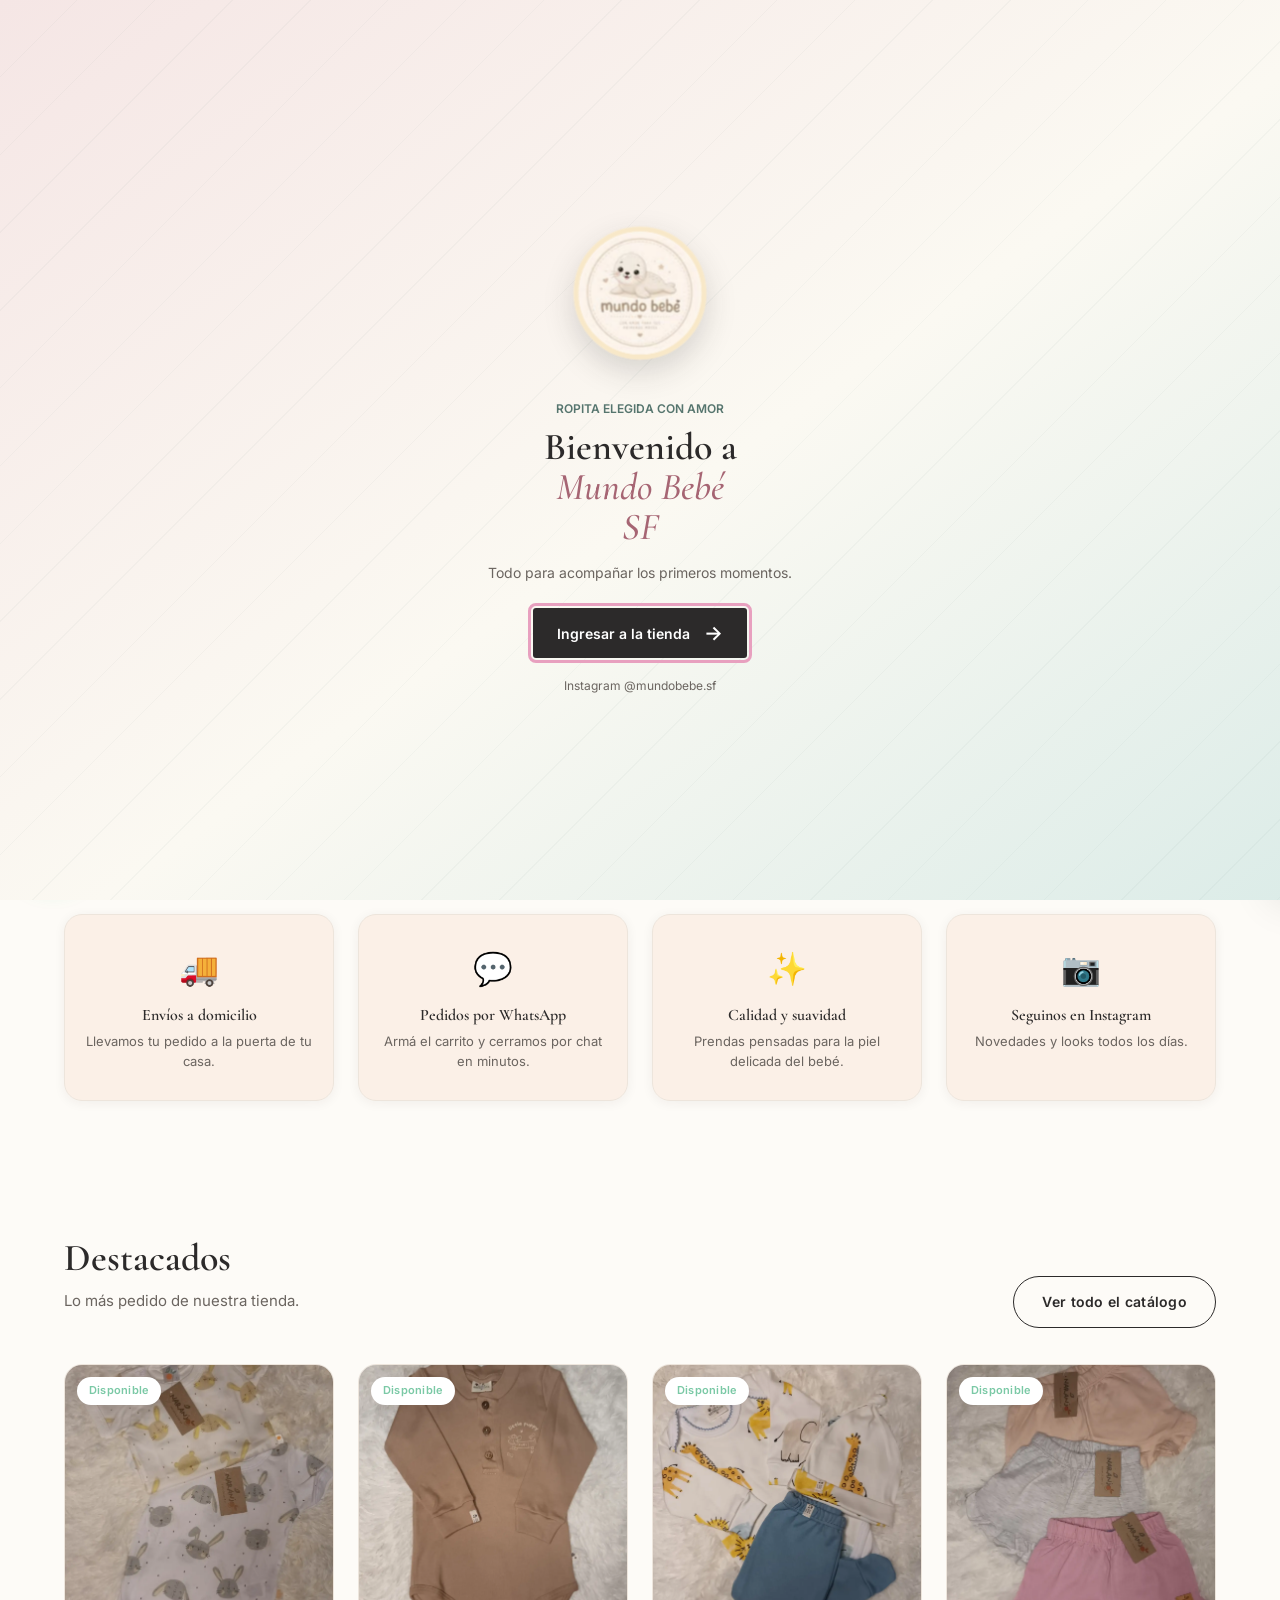
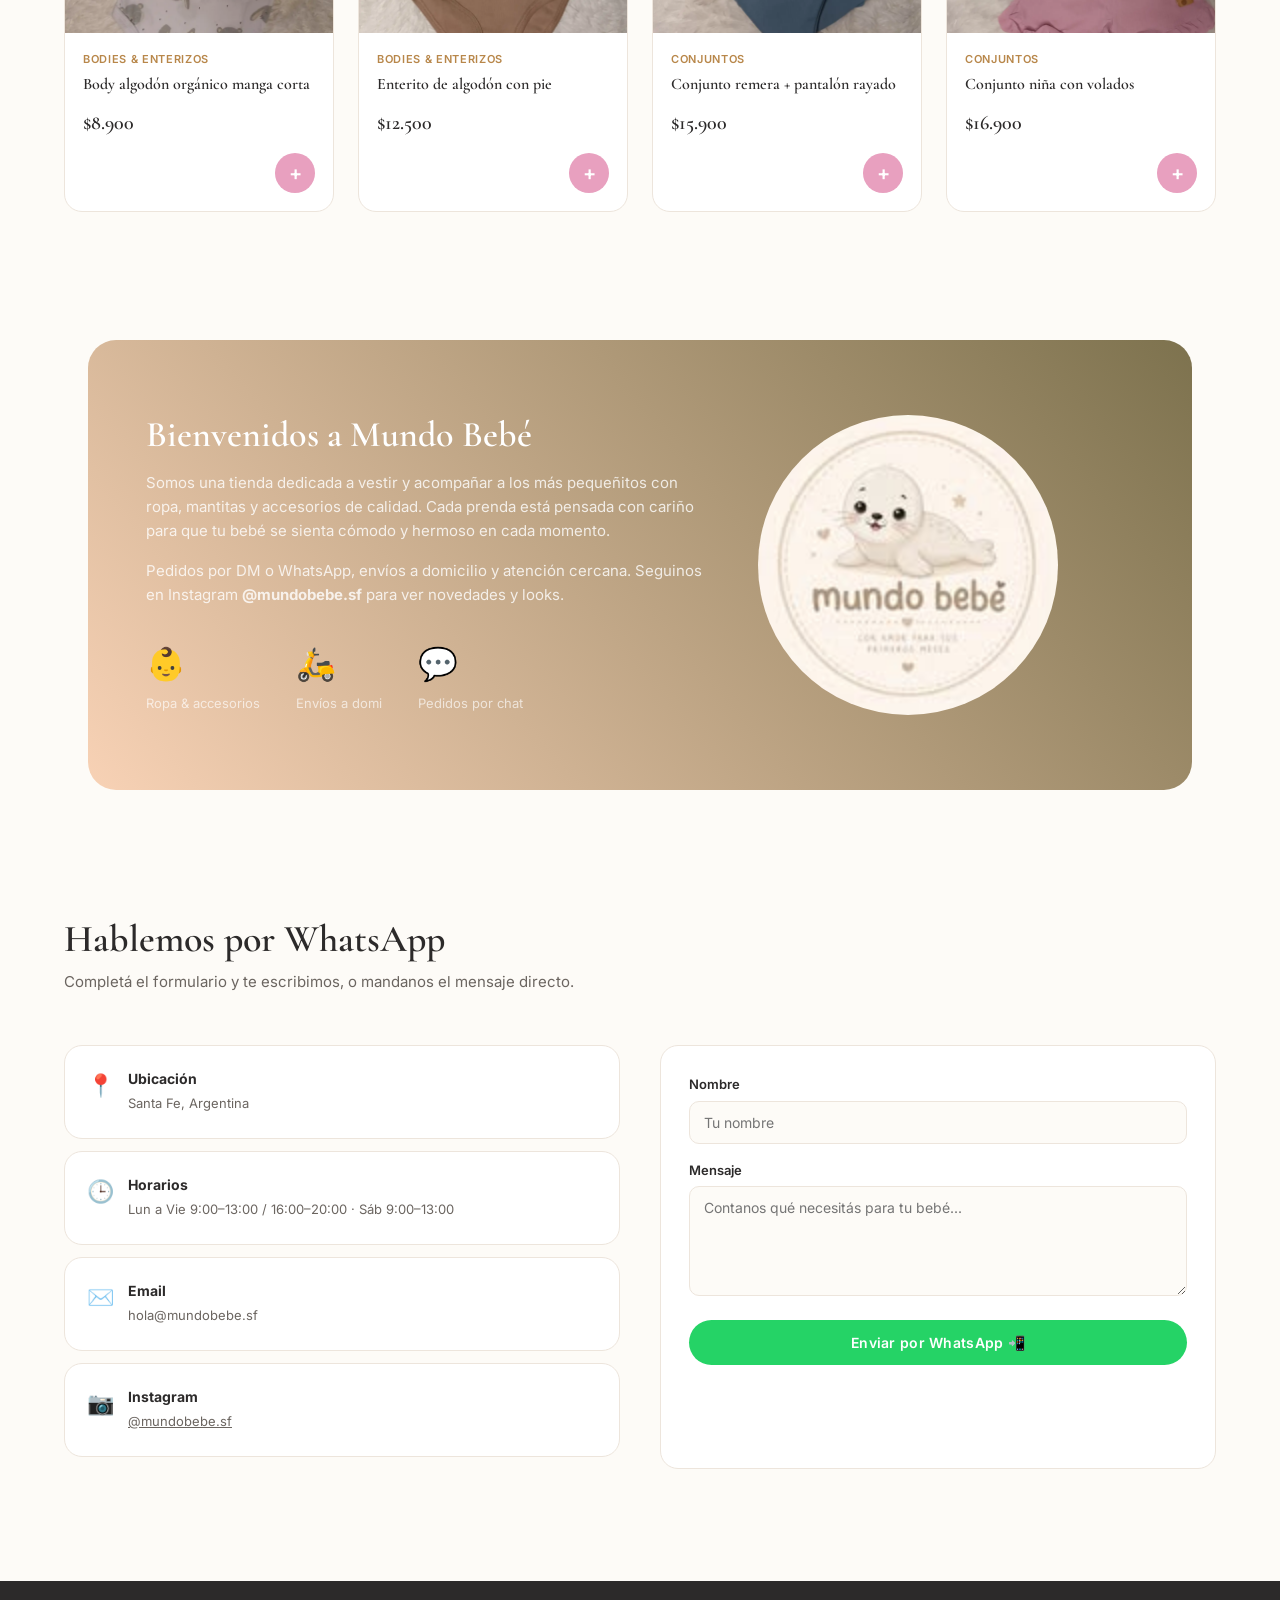
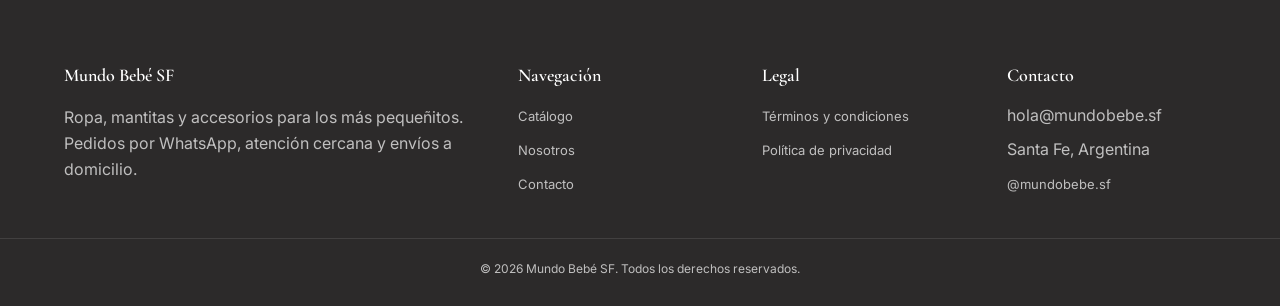
==== index.html @ 275ac93e "first commit" ====
<!DOCTYPE html>
<html lang="es">
<head>
  <meta charset="UTF-8">
  <meta name="viewport" content="width=device-width, initial-scale=1.0">
  <title>Mundo Bebé SF — Ropa y accesorios para los más pequeñitos</title>
  <meta name="description" content="Tienda de ropa, mantitas y accesorios para bebé en Santa Fe. Pedidos por WhatsApp. Envíos a domicilio. Calidad y amor en cada prenda.">
  <meta name="keywords" content="ropa bebé, tienda bebé Santa Fe, bodies, pijamas bebé, mantitas, accesorios bebé, Mundo Bebé SF">
  <meta name="author" content="Mundo Bebé SF">
  <meta name="robots" content="index, follow">
  <link rel="canonical" href="https://mundobebe.sf/">
  <!-- Open Graph -->
  <meta property="og:type" content="website">
  <meta property="og:title" content="Mundo Bebé SF — Todo para los más pequeñitos">
  <meta property="og:description" content="Ropa, mantitas y accesorios para bebé. Pedidos por WhatsApp. Envíos a domicilio.">
  <meta property="og:url" content="https://mundobebe.sf/">
  <meta property="og:locale" content="es_AR">
  <!-- Twitter -->
  <meta name="twitter:card" content="summary_large_image">
  <meta name="twitter:title" content="Mundo Bebé SF">
  <meta name="twitter:description" content="Ropa y accesorios para bebé en Santa Fe. Pedidos por WhatsApp.">
  <link rel="stylesheet" href="./css/style.css">
  <link rel="icon" href="data:image/svg+xml,<svg xmlns='http://www.w3.org/2000/svg' viewBox='0 0 100 100'><text y='.9em' font-size='90'>👶</text></svg>">
</head>
<body>

<div class="entry-screen" id="entry-screen" role="dialog" aria-modal="true" aria-labelledby="entry-title">
  <div class="entry-screen-content">
    <div class="entry-coin-stage" aria-hidden="true">
      <div class="entry-coin">
        <span class="entry-coin-edge"></span>
        <img class="entry-coin-face front" src="assets/instagram/logo.jpg" alt="">
        <img class="entry-coin-face back" src="assets/instagram/logo.jpg" alt="">
      </div>
    </div>
    <p class="entry-eyebrow">Ropita elegida con amor</p>
    <h1 id="entry-title">Bienvenido a <em>Mundo Bebé SF</em></h1>
    <p class="entry-description">Todo para acompañar los primeros momentos.</p>
    <button class="entry-button" id="entry-enter" type="button">Ingresar a la tienda <span aria-hidden="true">→</span></button>
    <a class="entry-instagram" href="https://www.instagram.com/mundobebe.sf/" target="_blank" rel="noopener">Instagram @mundobebe.sf</a>
  </div>
</div>

<div class="topbar">
  <div class="container">
    <span id="topbar-hours">Cargando horarios…</span>
    <a href="https://www.instagram.com/mundobebe.sf/" target="_blank" rel="noopener">Instagram @mundobebe.sf</a>
  </div>
</div>

<header class="site-header">
  <nav class="nav container">
    <a href="index.html" class="brand">
      <span class="brand-mark"><img src="assets/instagram/logo.jpg" alt="Logo de Mundo Bebé SF"></span>
      <span class="brand-name" id="brand-name">Mundo Bebé SF</span>
    </a>
    <ul class="nav-links" id="nav-links">
      <li><a href="index.html" class="active">Inicio</a></li>
      <li><a href="pages/catalogo.html">Catálogo</a></li>
      <li><a href="#nosotros">Nosotros</a></li>
      <li><a href="#contacto">Contacto</a></li>
    </ul>
    <div class="nav-actions">
      <button class="icon-btn" id="cart-open-btn" aria-label="Abrir carrito">
        🛒<span class="cart-badge" id="cart-badge">0</span>
      </button>
      <button class="menu-toggle" id="menu-toggle" aria-label="Abrir menú">☰</button>
    </div>
  </nav>
</header>

<!-- HERO estilo Bell-Vita: elegante, limpio, premium -->
<section class="hero" id="inicio">
  <div class="container">
    <div>
      <span class="hero-eyebrow">Envíos a domicilio · Santa Fe</span>
      <h1>Todo para <em>los más pequeñitos</em>, con amor y estilo</h1>
      <p class="lead">Ropa, mantitas y accesorios pensados para acompañar cada etapa de tu bebé. Armá tu pedido acá y lo cerramos por WhatsApp en minutos.</p>
      <div class="hero-ctas">
        <a href="pages/catalogo.html" class="btn btn-primary">Ver catálogo</a>
        <a href="#contacto" class="btn btn-secondary">Contactanos</a>
      </div>
    </div>
    <div class="hero-art">
      <div class="hero-carousel" id="hero-carousel" role="region" aria-roledescription="carrusel" aria-label="Productos destacados">
        <div class="hero-carousel-stage" id="hero-carousel-stage"></div>
        <div class="hero-carousel-controls">
          <!-- <button type="button" class="hero-carousel-arrow" id="hero-prev" aria-label="Producto anterior">‹</button> -->
          <!-- <div class="hero-carousel-dots" id="hero-carousel-dots"></div> -->
          <!-- <button type="button" class="hero-carousel-arrow" id="hero-next" aria-label="Producto siguiente">›</button> -->
          <button type="button" class="hero-carousel-toggle" id="hero-toggle" aria-label="Pausar carrusel">Ⅱ</button>
        </div>
      </div>
    </div>
  </div>
  <div class="hero-scroll">Scroll</div>
</section>

<!-- Features -->
<section class="section" style="padding-top:0;padding-bottom:24px">
  <div class="container">
    <div class="features">
      <div class="feature-card reveal">
        <div class="ic">🚚</div>
        <h3>Envíos a domicilio</h3>
        <p>Llevamos tu pedido a la puerta de tu casa.</p>
      </div>
      <div class="feature-card reveal">
        <div class="ic">💬</div>
        <h3>Pedidos por WhatsApp</h3>
        <p>Armá el carrito y cerramos por chat en minutos.</p>
      </div>
      <div class="feature-card reveal">
        <div class="ic">✨</div>
        <h3>Calidad y suavidad</h3>
        <p>Prendas pensadas para la piel delicada del bebé.</p>
      </div>
      <div class="feature-card reveal">
        <div class="ic">📷</div>
        <h3>Seguinos en Instagram</h3>
        <p>Novedades y looks todos los días.</p>
      </div>
    </div>
  </div>
</section>

<!-- Destacados -->
<section class="section" id="destacados">
  <div class="container">
    <div class="section-head reveal">
      <div>
        <h2>Destacados</h2>
        <p>Lo más pedido de nuestra tienda.</p>
      </div>
      <a href="pages/catalogo.html" class="btn btn-secondary">Ver todo el catálogo</a>
    </div>
    <div class="grid" id="featured-grid">
      <!-- inyectado por JS -->
    </div>
  </div>
</section>

<!-- Nosotros -->
<section class="section" id="nosotros">
  <div class="container">
    <div class="about reveal">
      <div class="about-inner">
        <div>
          <h2>Bienvenidos a Mundo Bebé</h2>
          <p>Somos una tienda dedicada a vestir y acompañar a los más pequeñitos con ropa, mantitas y accesorios de calidad. Cada prenda está pensada con cariño para que tu bebé se sienta cómodo y hermoso en cada momento.</p>
          <p>Pedidos por DM o WhatsApp, envíos a domicilio y atención cercana. Seguinos en Instagram <strong>@mundobebe.sf</strong> para ver novedades y looks.</p>
          <div class="stat-row">
            <div class="stat"><b>👶</b><span>Ropa &amp; accesorios</span></div>
            <div class="stat"><b>🛵</b><span>Envíos a domi</span></div>
            <div class="stat"><b>💬</b><span>Pedidos por chat</span></div>
          </div>
        </div>
        <div class="about-art"><img src="assets/instagram/logo.jpg" class="img-about" alt="Logo about de Mundo Bebé SF"></div>
      </div>
    </div>
  </div>
</section>

<!-- Contacto -->
<section class="section" id="contacto">
  <div class="container">
    <div class="section-head reveal">
      <div>
        <h2>Hablemos por WhatsApp</h2>
        <p>Completá el formulario y te escribimos, o mandanos el mensaje directo.</p>
      </div>
    </div>
    <div class="contact-grid reveal">
      <div>
        <div class="info-card">
          <span class="ic">📍</span>
          <div><b>Ubicación</b><span id="contact-address">—</span></div>
        </div>
        <div class="info-card">
          <span class="ic">🕒</span>
          <div><b>Horarios</b><span id="contact-hours">—</span></div>
        </div>
        <div class="info-card">
          <span class="ic">✉️</span>
          <div><b>Email</b><span id="contact-email">—</span></div>
        </div>
        <div class="info-card">
          <span class="ic">📷</span>
          <div><b>Instagram</b><span><a id="contact-ig" href="https://www.instagram.com/mundobebe.sf/" target="_blank" rel="noopener">@mundobebe.sf</a></span></div>
        </div>
      </div>
      <form class="form-card" id="contact-form">
        <div class="field">
          <label for="cf-name">Nombre</label>
          <input type="text" id="cf-name" required placeholder="Tu nombre">
        </div>
        <div class="field">
          <label for="cf-msg">Mensaje</label>
          <textarea id="cf-msg" required placeholder="Contanos qué necesitás para tu bebé..."></textarea>
        </div>
        <button type="submit" class="btn btn-whatsapp btn-block">Enviar por WhatsApp 📲</button>
      </form>
    </div>
  </div>
</section>

<footer>
  <div class="container footer-grid">
    <div>
      <h4 id="footer-brand">Mundo Bebé SF</h4>
      <p>Ropa, mantitas y accesorios para los más pequeñitos. Pedidos por WhatsApp, atención cercana y envíos a domicilio.</p>
    </div>
    <div>
      <h4>Navegación</h4>
      <ul>
        <li><a href="pages/catalogo.html">Catálogo</a></li>
        <li><a href="#nosotros">Nosotros</a></li>
        <li><a href="#contacto">Contacto</a></li>
      </ul>
    </div>
    <div>
      <h4>Legal</h4>
      <ul>
        <li><a href="pages/terminos.html">Términos y condiciones</a></li>
        <li><a href="pages/privacidad.html">Política de privacidad</a></li>
      </ul>
    </div>
    <div>
      <h4>Contacto</h4>
      <ul>
        <li id="footer-email">—</li>
        <li id="footer-address">—</li>
        <li><a href="https://www.instagram.com/mundobebe.sf/" target="_blank" rel="noopener">@mundobebe.sf</a></li>
      </ul>
    </div>
  </div>
  <div class="footer-bottom">© <span id="year"></span> Mundo Bebé SF. Todos los derechos reservados.</div>
</footer>

<button class="fab-whatsapp" id="fab-whatsapp" aria-label="Escribinos por WhatsApp">📲</button>
<!-- <button class="fab-cart" id="fab-cart" aria-label="Abrir carrito">
  🛒<span class="cart-badge" id="cart-badge-2">0</span>
</button> -->

<div class="overlay" id="overlay"></div>
<aside class="drawer" id="cart-drawer" aria-label="Carrito de compras">
  <div class="drawer-head">
    <h3>Tu carrito</h3>
    <button class="drawer-close" id="drawer-close" aria-label="Cerrar carrito">✕</button>
  </div>
  <div class="drawer-items" id="drawer-items"></div>
  <div class="drawer-foot">
    <div class="drawer-total"><span>Total</span><span id="drawer-total">$0</span></div>
    <button class="btn btn-whatsapp btn-block" id="checkout-btn">Pedir por WhatsApp 📲</button>
  </div>
</aside>

<div class="toast" id="toast"></div>

<script src="./js/config.js"></script>
<script src="./js/store.js"></script>
<script src="./js/main.js?v=5"></script>
</body>
</html>
---- css/style.css ----
@import url("https://fonts.googleapis.com/css2?family=Cormorant+Garamond:ital,wght@0,400;0,500;0,600;0,700;1,400&family=Inter:wght@400;500;600;700&display=swap");

:root {
  /* Soft baby palette inspired by elegant pastels */
  --blush: #f8e8ee;
  --blush-deep: #e8a0bf;
  --sky: #e8f4f8;
  --sky-deep: #7eb8c9;
  --mint: #e8f5f0;
  --mint-deep: #7bc9a6;
  --cream: #fdfbf7;
  --cream-2: #f7f0e8;
  --ink: #2c2a2a;
  --ink-soft: #6b6560;
  --line: #ede5dc;
  --white: #ffffff;
  --gold: #d4a574;
  --gold-dark: #b8874a;
  --accent: #c97b9a;

  --radius-sm: 10px;
  --radius-md: 18px;
  --radius-lg: 28px;
  --shadow-sm: 0 2px 12px rgba(44, 42, 42, 0.06);
  --shadow-md: 0 16px 40px rgba(44, 42, 42, 0.1);
  --ease: cubic-bezier(0.22, 1, 0.36, 1);
}

* {
  box-sizing: border-box;
}
html {
  scroll-behavior: smooth;
}

@media (prefers-reduced-motion: reduce) {
  html {
    scroll-behavior: auto;
  }
  *,
  *::before,
  *::after {
    animation-duration: 0.001ms !important;
    transition-duration: 0.001ms !important;
  }
}

body {
  margin: 0;
  font-family: "Inter", sans-serif;
  background: var(--cream);
  color: var(--ink);
  line-height: 1.6;
  -webkit-font-smoothing: antialiased;
}
body.entry-open {
  overflow: hidden;
}
.entry-screen {
  position: fixed;
  z-index: 200;
  inset: 0;
  display: grid;
  min-height: 100vh;
  min-height: 100dvh;
  place-items: center;
  overflow: hidden;
  background:
    repeating-linear-gradient(135deg, transparent 0 54px, rgba(86, 117, 110, 0.045) 54px 55px),
    linear-gradient(145deg, #f5e6e5 0%, #fbf9f2 54%, #dcece8 100%);
  opacity: 1;
  visibility: visible;
  transition: opacity 0.55s ease, visibility 0.55s ease;
}
.entry-screen[hidden] {
  display: none;
}
.entry-screen.is-leaving {
  opacity: 0;
  visibility: hidden;
  pointer-events: none;
}
.entry-screen-content {
  display: flex;
  width: min(100% - 40px, 460px);
  flex-direction: column;
  align-items: center;
  padding: 44px 30px 38px;
  text-align: center;
  animation: entry-rise 0.75s var(--ease) both;
}
.entry-coin-stage {
  display: grid;
  width: 164px;
  height: 164px;
  margin-bottom: 24px;
  place-items: center;
  perspective: 900px;
}
.entry-coin {
  position: relative;
  width: 132px;
  height: 132px;
  transform-style: preserve-3d;
  animation: entry-coin-spin 3.2s linear infinite;
}
.entry-coin-face {
  position: absolute;
  inset: 0;
  width: 100%;
  height: 100%;
  border: 5px solid #f8e8c8;
  border-radius: 50%;
  backface-visibility: hidden;
  box-shadow: 0 12px 32px rgba(44, 42, 42, 0.18);
  object-fit: cover;
}
.entry-coin-face.front {
  transform: translateZ(6px);
}
.entry-coin-face.back {
  transform: rotateY(180deg) translateZ(6px);
}
.entry-coin-edge {
  position: absolute;
  inset: 0 auto 0 50%;
  width: 12px;
  border: 1px solid #b77f38;
  border-radius: 50%;
  background: repeating-linear-gradient(0deg, #c28c43 0 3px, #f3d18e 3px 6px);
  box-shadow: 0 8px 18px rgba(44, 42, 42, 0.16);
  transform: translateX(-50%) rotateY(90deg);
}
.entry-eyebrow {
  margin: 0 0 10px;
  color: #56756e;
  font-size: 12px;
  font-weight: 600;
  text-transform: uppercase;
}
.entry-screen h1 {
  max-width: 11ch;
  color: var(--ink);
  font-size: 38px;
  line-height: 1.05;
}
.entry-screen h1 em {
  color: #a66573;
  font-weight: 500;
}
.entry-description {
  margin: 14px 0 24px;
  color: var(--ink-soft);
  font-size: 14px;
}
.entry-button {
  display: inline-flex;
  min-height: 50px;
  align-items: center;
  justify-content: center;
  gap: 14px;
  padding: 0 24px;
  border: 0;
  border-radius: 3px;
  background: var(--ink);
  color: white;
  font-size: 14px;
  font-weight: 600;
  transition: transform 0.2s ease, background 0.2s ease;
}
.entry-button:hover {
  transform: translateY(-2px);
  background: #514b46;
}
.entry-button span {
  font-size: 20px;
  line-height: 1;
}
.entry-instagram {
  margin-top: 18px;
  color: var(--ink-soft);
  font-size: 12px;
  text-decoration: none;
}
.entry-instagram:hover {
  text-decoration: underline;
}
@keyframes entry-coin-spin {
  from { transform: rotateY(0deg); }
  to { transform: rotateY(360deg); }
}
@keyframes entry-rise {
  from { opacity: 0; transform: translateY(14px); }
  to { opacity: 1; transform: translateY(0); }
}
@media (max-width: 480px) {
  .entry-screen-content {
    padding: 30px 22px;
  }
  .entry-coin-stage {
    width: 144px;
    height: 144px;
  }
  .entry-coin {
    width: 116px;
    height: 116px;
  }
  .entry-screen h1 {
    font-size: 34px;
  }
}

h1,
h2,
h3,
.display {
  font-family: "Cormorant Garamond", serif;
  color: var(--ink);
  line-height: 1.15;
  margin: 0;
  font-weight: 600;
}

a {
  color: inherit;
}
img {
  max-width: 100%;
  display: block;
}
button {
  font-family: inherit;
  cursor: pointer;
}

.container {
  width: 100%;
  max-width: 1200px;
  margin: 0 auto;
  padding: 0 24px;
}

a:focus-visible,
button:focus-visible,
input:focus-visible,
textarea:focus-visible {
  outline: 3px solid var(--blush-deep);
  outline-offset: 2px;
}

/* ---------- Top bar ---------- */
.topbar {
  background: var(--ink);
  color: var(--cream-2);
  font-size: 13px;
  letter-spacing: 0.02em;
}
.topbar .container {
  display: flex;
  justify-content: space-between;
  align-items: center;
  padding-top: 8px;
  padding-bottom: 8px;
  gap: 12px;
  flex-wrap: wrap;
}
.topbar a {
  text-decoration: none;
  opacity: 0.9;
}
.topbar a:hover {
  opacity: 1;
  text-decoration: underline;
}

/* ---------- Header ---------- */
header.site-header {
  position: sticky;
  top: 0;
  z-index: 40;
  background: rgba(253, 251, 247, 0.92);
  backdrop-filter: blur(12px);
  border-bottom: 1px solid var(--line);
}
.nav {
  display: flex;
  align-items: center;
  justify-content: space-between;
  padding: 16px 0;
}
.brand {
  display: flex;
  align-items: center;
  gap: 12px;
  text-decoration: none;
}
.brand-mark {
  width: 44px;
  height: 44px;
  border-radius: 50%;
  background: linear-gradient(135deg, var(--blush-deep), var(--sky-deep));
  display: flex;
  align-items: center;
  justify-content: center;
  font-size: 22px;
  flex-shrink: 0;
  box-shadow: var(--shadow-sm);
  overflow: hidden;
}
.brand-mark img {
  display: block;
  width: 100%;
  height: 100%;
  border-radius: 50%;
  object-fit: cover;
}
.brand-name {
  font-family: "Cormorant Garamond", serif;
  font-weight: 600;
  font-size: 22px;
  color: var(--ink);
  letter-spacing: -0.01em;
}

.nav-links {
  display: flex;
  gap: 32px;
  list-style: none;
  margin: 0;
  padding: 0;
}
.nav-links a {
  text-decoration: none;
  font-weight: 500;
  font-size: 14px;
  color: var(--ink);
  position: relative;
  padding-bottom: 4px;
  letter-spacing: 0.01em;
}
.nav-links a::after {
  content: "";
  position: absolute;
  left: 0;
  bottom: 0;
  height: 1.5px;
  width: 0;
  background: var(--blush-deep);
  transition: width 0.35s var(--ease);
}
.nav-links a:hover::after,
.nav-links a.active::after {
  width: 100%;
}

.nav-actions {
  display: flex;
  align-items: center;
  gap: 14px;
}
.icon-btn {
  border: none;
  background: var(--white);
  width: 44px;
  height: 44px;
  border-radius: 50%;
  display: flex;
  align-items: center;
  justify-content: center;
  font-size: 18px;
  box-shadow: var(--shadow-sm);
  position: relative;
  transition: transform 0.25s var(--ease);
}
.icon-btn:hover {
  transform: translateY(-2px);
}
.cart-badge {
  position: absolute;
  top: -4px;
  right: -4px;
  background: var(--accent);
  color: white;
  font-size: 11px;
  font-weight: 700;
  width: 18px;
  height: 18px;
  border-radius: 50%;
  display: flex;
  align-items: center;
  justify-content: center;
  transform: scale(0);
  transition: transform 0.25s var(--ease);
}
.cart-badge.show {
  transform: scale(1);
}

.menu-toggle {
  display: none;
  background: none;
  border: none;
  font-size: 26px;
  color: var(--ink);
}

/* ---------- Hero (Bell-Vita inspired) ---------- */
.hero {
  padding: 80px 0 90px;
  overflow: hidden;
  position: relative;
  background: linear-gradient(
    160deg,
    var(--blush-deep) 0%,
    var(--sky-deep) 100%
  );
}
.hero .container {
  display: grid;
  grid-template-columns: 1.15fr 0.85fr;
  gap: 56px;
  align-items: center;
}
.hero-eyebrow {
  display: inline-flex;
  align-items: center;
  gap: 8px;
  background: var(--white);
  border: 1px solid var(--line);
  color: var(--ink-soft);
  font-weight: 500;
  font-size: 12px;
  padding: 7px 16px;
  border-radius: 100px;
  margin-bottom: 20px;
  letter-spacing: 0.04em;
  text-transform: uppercase;
  opacity: 0;
  animation: fadeUp 0.8s var(--ease) forwards;
}
.hero h1 {
  font-size: clamp(38px, 5.5vw, 62px);
  font-weight: 600;
  opacity: 0;
  animation: fadeUp 0.8s var(--ease) 0.08s forwards;
}
.hero h1 em {
  font-style: italic;
  color: var(--blush-deep);
  font-weight: 500;
}
.hero p.lead {
  margin-top: 20px;
  font-size: 17px;
  color: var(--ink-soft);
  max-width: 42ch;
  opacity: 0;
  animation: fadeUp 0.8s var(--ease) 0.16s forwards;
}
.hero-ctas {
  display: flex;
  gap: 14px;
  margin-top: 32px;
  flex-wrap: wrap;
  opacity: 0;
  animation: fadeUp 0.8s var(--ease) 0.24s forwards;
}

.img-about{
  border-radius: 50%;
  width: 300px;
}
.btn {
  display: inline-flex;
  align-items: center;
  gap: 8px;
  padding: 14px 28px;
  border-radius: 100px;
  font-weight: 600;
  font-size: 14px;
  border: 1.5px solid transparent;
  text-decoration: none;
  transition:
    transform 0.3s var(--ease),
    box-shadow 0.3s var(--ease),
    background 0.25s;
  letter-spacing: 0.02em;
}
.btn-primary {
  background: var(--ink);
  color: white;
  box-shadow: var(--shadow-sm);
}
.btn-primary:hover {
  transform: translateY(-3px);
  box-shadow: var(--shadow-md);
  background: #1a1818;
}
.btn-secondary {
  background: transparent;
  border-color: var(--ink);
  color: var(--ink);
}
.btn-secondary:hover {
  background: var(--ink);
  color: white;
  transform: translateY(-3px);
}
.btn-whatsapp {
  background: #25d366;
  color: white;
  border: none;
}
.btn-whatsapp:hover {
  background: #1da851;
  transform: translateY(-3px);
  box-shadow: var(--shadow-md);
}
.btn-block {
  width: 100%;
  justify-content: center;
}
.btn[disabled] {
  opacity: 0.5;
  cursor: not-allowed;
  transform: none !important;
  box-shadow: none !important;
}

.hero-art {
  position: relative;
  aspect-ratio: 4/5;
  min-height: 360px;
  border-radius: var(--radius-lg);
  overflow: hidden;
  opacity: 0;
  animation: fadeIn 1s var(--ease) 0.2s forwards;
  box-shadow: var(--shadow-md);
}
.hero-carousel,
.hero-carousel-stage,
.hero-slide,
.hero-slide img {
  width: 100%;
  height: 100%;
}
.hero-carousel {
  position: relative;
  display: block;
}
.hero-carousel-stage {
  position: relative;
  overflow: hidden;
}
.hero-slide {
  position: absolute;
  inset: 0;
  display: block;
  color: white;
  opacity: 0;
  pointer-events: none;
  text-decoration: none;
  transition: opacity 0.45s ease;
}
.hero-slide.active {
  opacity: 1;
  pointer-events: auto;
}
.hero-slide img {
  object-fit: cover;
}
.hero-slide-badge,
.hero-slide-caption {
  position: absolute;
  left: 18px;
  right: 18px;
  background: rgba(44, 42, 42, 0.78);
  backdrop-filter: blur(8px);
}
.hero-slide-badge {
  top: 18px;
  left: 18px;
  right: auto;
  padding: 6px 11px;
  border-radius: 4px;
  font-size: 11px;
  text-transform: uppercase;
}
.hero-slide-caption {
  bottom: 70px;
  display: grid;
  gap: 3px;
  padding: 13px 15px;
  border-radius: 5px;
}
.hero-slide-category {
  font-size: 11px;
  opacity: 0.82;
  text-transform: uppercase;
}
.hero-slide-caption strong {
  font-family: "Cormorant Garamond", serif;
  font-size: 23px;
  line-height: 1.15;
}
.hero-slide-description {
  font-size: 13px;
  line-height: 1.4;
}
.hero-carousel-controls {
  position: absolute;
  z-index: 2;
  right: 14px;
  bottom: 14px;
  left: 14px;
  display: flex;
  align-items: center;
  justify-content: space-between;
  gap: 8px;
}
.hero-carousel-arrow,
.hero-carousel-toggle {
  display: grid;
  width: 36px;
  height: 36px;
  flex: 0 0 36px;
  place-items: center;
  border: 1px solid rgba(255, 255, 255, 0.7);
  border-radius: 50%;
  background: rgba(44, 42, 42, 0.74);
  color: white;
  cursor: pointer;
  font-size: 21px;
  line-height: 1;
}
.hero-carousel-toggle {
  font-size: 14px;
}
.hero-carousel-dots {
  display: flex;
  align-items: center;
  justify-content: center;
  gap: 8px;
}
.hero-carousel-dot {
  width: 9px;
  height: 9px;
  flex: 0 0 9px;
  padding: 0;
  border: 1px solid white;
  border-radius: 50%;
  background: transparent;
  cursor: pointer;
}
.hero-carousel-dot.active {
  background: white;
}
.hero::before,
.hero::after {
  content: "";
  position: absolute;
  border-radius: 50%;
  animation: floatSlow 3s ease-in-out infinite;
  background: rgba(255, 255, 255, 0.12);
}
.hero::before {
  width: 200px;
  height: 200px;
  top: -50px;
  right: -50px;
  animation: floatSlow 3s ease-in-out infinite;
}
.hero::after {
  width: 140px;
  height: 140px;
  bottom: -30px;
  left: -20px;
  animation: floatSlow 3s ease-in-out infinite;
}

@keyframes fadeUp {
  from {
    opacity: 0;
    transform: translateY(20px);
  }
  to {
    opacity: 1;
    transform: translateY(0);
  }
}
@keyframes fadeIn {
  from {
    opacity: 0;
  }
  to {
    opacity: 1;
  }
}
@keyframes floatSlow {
  0%,
  100% {
    transform: translateY(0);
  }
  50% {
    transform: translateY(-14px);
  }
}

/* ---------- Category strip ---------- */
.categories {
  padding: 28px 0 48px;
}
.cat-scroll {
  display: flex;
  gap: 12px;
  overflow-x: auto;
  padding-bottom: 6px;
  scrollbar-width: thin;
}
.cat-chip {
  flex: 0 0 auto;
  display: flex;
  align-items: center;
  gap: 8px;
  background: var(--white);
  border: 1.5px solid var(--line);
  border-radius: 100px;
  padding: 10px 20px;
  font-weight: 500;
  font-size: 13px;
  color: var(--ink);
  transition: all 0.3s var(--ease);
  white-space: nowrap;
}
.cat-chip:hover,
.cat-chip.active {
  border-color: var(--blush-deep);
  background: var(--blush-deep);
  color: white;
  transform: translateY(-2px);
  box-shadow: var(--shadow-sm);
}
.cat-chip .emoji {
  font-size: 16px;
}

/* ---------- Section headers ---------- */
.section {
  padding: 64px 0;
}
.section-head {
  display: flex;
  align-items: flex-end;
  justify-content: space-between;
  margin-bottom: 36px;
  gap: 16px;
  flex-wrap: wrap;
}
.section-head h2 {
  font-size: clamp(28px, 3.6vw, 38px);
}
.section-head p {
  color: var(--ink-soft);
  margin-top: 8px;
  font-size: 15px;
}

.reveal {
  opacity: 0;
  transform: translateY(24px);
  transition:
    opacity 0.7s var(--ease),
    transform 0.7s var(--ease);
}
.reveal.in {
  opacity: 1;
  transform: translateY(0);
}

/* ---------- Product grid ---------- */
.catalog-toolbar {
  display: flex;
  align-items: center;
  gap: 16px;
  margin-bottom: 28px;
  flex-wrap: wrap;
}
.catalog-toolbar input[type="search"] {
  flex: 1;
  min-width: 200px;
  border: 1.5px solid var(--line);
  border-radius: 100px;
  padding: 12px 20px;
  font-size: 14px;
  background: var(--white);
  transition:
    border-color 0.2s,
    box-shadow 0.2s;
}
.catalog-toolbar input:focus {
  border-color: var(--blush-deep);
  box-shadow: 0 0 0 4px rgba(232, 160, 191, 0.15);
  outline: none;
}
.product-count {
  font-size: 13px;
  color: var(--ink-soft);
  font-weight: 500;
}

.grid {
  display: grid;
  grid-template-columns: repeat(4, 1fr);
  gap: 24px;
}
@media (max-width: 980px) {
  .grid {
    grid-template-columns: repeat(2, 1fr);
  }
}
@media (max-width: 560px) {
  .grid {
    grid-template-columns: 1fr 1fr;
    gap: 14px;
  }
}

.card {
  background: var(--white);
  border-radius: var(--radius-md);
  overflow: hidden;
  border: 1px solid var(--line);
  transition:
    transform 0.35s var(--ease),
    box-shadow 0.35s var(--ease);
  display: flex;
  flex-direction: column;
}
.card:hover {
  transform: translateY(-6px);
  box-shadow: var(--shadow-md);
}
.card-media {
  position: relative;
  aspect-ratio: 1/1;
  overflow: hidden;
  background: var(--cream-2);
}
.card-media img {
  width: 100%;
  height: 100%;
  object-fit: cover;
  transition: transform 0.55s var(--ease);
}
.card:hover .card-media img {
  transform: scale(1.05);
}
.badge-stock {
  position: absolute;
  top: 12px;
  left: 12px;
  background: white;
  font-size: 11px;
  font-weight: 600;
  padding: 5px 12px;
  border-radius: 100px;
  color: var(--mint-deep);
  box-shadow: var(--shadow-sm);
  letter-spacing: 0.02em;
}
.badge-out {
  background: var(--accent);
  color: white;
}
.badge-sale {
  position: absolute;
  top: 12px;
  right: 12px;
  background: var(--blush-deep);
  color: white;
  font-size: 11px;
  font-weight: 600;
  padding: 5px 12px;
  border-radius: 100px;
}
.card-body {
  padding: 18px;
  display: flex;
  flex-direction: column;
  gap: 6px;
  flex: 1;
}
.card-cat {
  font-size: 11px;
  font-weight: 600;
  text-transform: uppercase;
  letter-spacing: 0.06em;
  color: var(--gold-dark);
}
.card-title {
  font-size: 16px;
  font-weight: 600;
  color: var(--ink);
  font-family: "Cormorant Garamond", serif;
}
.card-desc {
  font-size: 13px;
  color: var(--ink-soft);
  flex: 1;
  line-height: 1.45;
}
.card-footer {
  display: flex;
  align-items: center;
  justify-content: space-between;
  margin-top: 8px;
}
.card-price {
  font-family: "Cormorant Garamond", serif;
  font-weight: 600;
  font-size: 20px;
  color: var(--ink);
}
.card-price .old {
  font-size: 13px;
  color: var(--ink-soft);
  text-decoration: line-through;
  margin-right: 6px;
  font-weight: 400;
}
.add-btn {
  border: none;
  background: var(--blush-deep);
  color: white;
  font-weight: 600;
  width: 40px;
  height: 40px;
  border-radius: 50%;
  font-size: 20px;
  transition:
    transform 0.2s var(--ease),
    background 0.2s;
  display: flex;
  align-items: center;
  justify-content: center;
}
.add-btn:hover {
  background: var(--accent);
  transform: scale(1.08);
}
.add-btn[disabled] {
  background: var(--line);
  color: var(--ink-soft);
}
.add-btn[disabled]:hover {
  transform: none;
}

.load-more-wrap {
  grid-column: 1 / -1;
  text-align: center;
  padding: 20px 0;
}

/* ---------- About ---------- */
.about {
    background: linear-gradient(50deg, #f3ac7985 0%, #7d724e 100%);
    color: white;
    border-radius: var(--radius-lg);
    margin: 0 24px;
    padding: 74px 58px;
}
.about-inner {
  max-width: 1200px;
  margin: 0 auto;
  display: grid;
  grid-template-columns: 1.2fr 0.8fr;
  gap: 48px;
  align-items: center;
}
.about h2 {
  color: white;
  font-size: clamp(28px, 3.5vw, 36px);
}
.about p {
  color: rgba(255, 255, 255, 0.8);
  margin-top: 16px;
  font-size: 15px;
}
.stat-row {
  display: flex;
  gap: 36px;
  margin-top: 32px;
  flex-wrap: wrap;
}
.stat b {
  font-family: "Cormorant Garamond", serif;
  font-size: 32px;
  display: block;
  color: var(--blush-deep);
}
.stat span {
  font-size: 13px;
  color: rgba(255, 255, 255, 0.65);
}
.about-art {
  font-size: 90px;
  text-align: center;
  animation: floatSlow 6s ease-in-out infinite;
  line-height: 1.2;
}
@media (max-width: 860px) {
  .about-inner {
    grid-template-columns: 1fr;
  }
  .about-art {
    order: -1;
  }
  .about {
    padding: 48px 28px;
  }
}

/* ---------- Features strip ---------- */
.features {
  display: grid;
  grid-template-columns: repeat(4, 1fr);
  gap: 24px;
  padding: 48px 0;
}
.feature-card {
  text-align: center;
  padding: 28px 16px;
  background: rgba(240, 198, 171, 0.212);
  border-radius: var(--radius-md);
  border: 1px solid var(--line);
  box-shadow: var(--shadow-sm);
}
.feature-card .ic {
  font-size: 32px;
  
  margin-bottom: 12px;
}
.feature-card h3 {
  font-size: 16px;
  margin-bottom: 6px;
}
.feature-card p {
  font-size: 13px;
  color: var(--ink-soft);
  margin: 0;
}
@media (max-width: 860px) {
  .features {
    grid-template-columns: 1fr 1fr;
  }
}
@media (max-width: 480px) {
  .features {
    grid-template-columns: 1fr;
  }
}

/* ---------- Contact ---------- */
.contact-grid {
  display: grid;
  grid-template-columns: 1fr 1fr;
  gap: 40px;
}
@media (max-width: 860px) {
  .contact-grid {
    grid-template-columns: 1fr;
  }
}
.info-card {
  background: var(--white);
  border: 1px solid var(--line);
  border-radius: var(--radius-md);
  padding: 22px;
  display: flex;
  gap: 14px;
  margin-bottom: 12px;
  align-items: flex-start;
}
.info-card .ic {
  font-size: 22px;
}
.info-card b {
  display: block;
  color: var(--ink);
  font-size: 14px;
}
.info-card span {
  color: var(--ink-soft);
  font-size: 13px;
}

.form-card {
  background: var(--white);
  border: 1px solid var(--line);
  border-radius: var(--radius-md);
  padding: 28px;
}
.field {
  margin-bottom: 16px;
}
.field label {
  display: block;
  font-weight: 600;
  font-size: 13px;
  margin-bottom: 6px;
  color: var(--ink);
}
.field input,
.field textarea {
  width: 100%;
  border: 1.5px solid var(--line);
  border-radius: var(--radius-sm);
  padding: 12px 14px;
  font-family: inherit;
  font-size: 14px;
  transition:
    border-color 0.2s,
    box-shadow 0.2s;
  background: var(--cream);
}
.field input:focus,
.field textarea:focus {
  border-color: var(--blush-deep);
  box-shadow: 0 0 0 4px rgba(232, 160, 191, 0.15);
  outline: none;
}
.field textarea {
  min-height: 110px;
  resize: vertical;
}

/* ---------- Legal pages ---------- */
.legal-page {
  padding: 48px 0 80px;
}
.legal-page h1 {
  font-size: clamp(28px, 4vw, 40px);
  margin-bottom: 12px;
}
.legal-page .meta {
  color: var(--ink-soft);
  font-size: 14px;
  margin-bottom: 36px;
}
.legal-page h2 {
  font-size: 22px;
  margin: 32px 0 12px;
}
.legal-page h3 {
  font-size: 17px;
  margin: 24px 0 8px;
}
.legal-page p,
.legal-page li {
  color: var(--ink-soft);
  font-size: 15px;
  line-height: 1.7;
}
.legal-page ul {
  padding-left: 20px;
}
.legal-page a {
  color: var(--blush-deep);
  text-decoration: underline;
}

/* ---------- Footer ---------- */
footer {
  background: var(--ink);
  color: rgba(255, 255, 255, 0.7);
  padding: 56px 0 28px;
  margin-top: 48px;
}
.footer-grid {
  display: grid;
  grid-template-columns: 2fr 1fr 1fr 1fr;
  gap: 36px;
}
@media (max-width: 860px) {
  .footer-grid {
    grid-template-columns: 1fr 1fr;
  }
}
@media (max-width: 520px) {
  .footer-grid {
    grid-template-columns: 1fr;
  }
}
footer h4 {
  color: white;
  font-family: "Cormorant Garamond", serif;
  font-size: 18px;
  margin-bottom: 14px;
  font-weight: 600;
}
footer ul {
  list-style: none;
  padding: 0;
  margin: 0;
  display: flex;
  flex-direction: column;
  gap: 8px;
}
footer a {
  text-decoration: none;
  font-size: 13px;
}
footer a:hover {
  text-decoration: underline;
  color: white;
}
.footer-bottom {
  text-align: center;
  font-size: 12px;
  margin-top: 40px;
  border-top: 1px solid rgba(255, 255, 255, 0.1);
  padding-top: 20px;
}

/* ---------- Floating buttons ---------- */
.fab-whatsapp {
  position: fixed;
  bottom: 24px;
  left: 24px;
  z-index: 50;
  background: #25d366;
  color: white;
  width: 58px;
  height: 58px;
  border-radius: 50%;
  display: flex;
  align-items: center;
  justify-content: center;
  font-size: 28px;
  border: none;
  box-shadow: 0 8px 24px rgba(37, 211, 102, 0.4);
  transition: transform 0.25s var(--ease);
}
.fab-whatsapp:hover {
  transform: scale(1.08);
}
.fab-cart {
  position: fixed;
  bottom: 24px;
  right: 24px;
  z-index: 50;
  background: var(--ink);
  color: white;
  width: 58px;
  height: 58px;
  border-radius: 50%;
  display: flex;
  align-items: center;
  justify-content: center;
  font-size: 24px;
  border: none;
  box-shadow: var(--shadow-md);
  position: relative;
  transition: transform 0.25s var(--ease);
}
.fab-cart:hover {
  transform: scale(1.08);
}
.fab-cart .cart-badge {
  top: 2px;
  right: 2px;
}

/* ---------- Cart drawer ---------- */
.overlay {
  position: fixed;
  inset: 0;
  background: rgba(44, 42, 42, 0.4);
  z-index: 60;
  opacity: 0;
  pointer-events: none;
  transition: opacity 0.3s;
}
.overlay.open {
  opacity: 1;
  pointer-events: auto;
}
.drawer {
  position: fixed;
  top: 0;
  right: 0;
  width: min(400px, 100%);
  height: 100%;
  background: var(--cream);
  z-index: 70;
  transform: translateX(100%);
  transition: transform 0.35s var(--ease);
  display: flex;
  flex-direction: column;
  box-shadow: -8px 0 40px rgba(0, 0, 0, 0.12);
}
.drawer.open {
  transform: translateX(0);
}
.drawer-head {
  display: flex;
  align-items: center;
  justify-content: space-between;
  padding: 20px 24px;
  border-bottom: 1px solid var(--line);
}
.drawer-head h3 {
  font-size: 20px;
}
.drawer-close {
  background: none;
  border: none;
  font-size: 22px;
  color: var(--ink-soft);
  padding: 4px;
}
.drawer-items {
  flex: 1;
  overflow-y: auto;
  padding: 16px 24px;
}
.drawer-empty {
  text-align: center;
  padding: 48px 16px;
  color: var(--ink-soft);
  font-size: 14px;
}
.drawer-empty .emoji {
  font-size: 40px;
  display: block;
  margin-bottom: 12px;
}
.cart-item {
  display: flex;
  gap: 14px;
  padding: 14px 0;
  border-bottom: 1px solid var(--line);
}
.cart-item img {
  width: 72px;
  height: 72px;
  object-fit: cover;
  border-radius: var(--radius-sm);
  background: var(--cream-2);
}
.ci-info {
  flex: 1;
}
.ci-title {
  font-weight: 600;
  font-size: 14px;
  margin-bottom: 2px;
}
.ci-price {
  font-size: 13px;
  color: var(--ink-soft);
  margin-bottom: 8px;
}
.qty-control {
  display: flex;
  align-items: center;
  gap: 8px;
}
.qty-control button {
  width: 28px;
  height: 28px;
  border-radius: 50%;
  border: 1px solid var(--line);
  background: var(--white);
  font-size: 14px;
  display: flex;
  align-items: center;
  justify-content: center;
}
.qty-control span {
  font-weight: 600;
  font-size: 14px;
  min-width: 20px;
  text-align: center;
}
.remove-item {
  background: none !important;
  border: none !important;
  color: var(--accent) !important;
  font-size: 12px !important;
  width: auto !important;
  height: auto !important;
  margin-left: 8px;
  text-decoration: underline;
}
.drawer-foot {
  padding: 20px 24px;
  border-top: 1px solid var(--line);
  background: var(--white);
}
.drawer-total {
  display: flex;
  justify-content: space-between;
  font-weight: 600;
  font-size: 16px;
  margin-bottom: 14px;
}

/* ---------- Toast ---------- */
.toast {
  position: fixed;
  bottom: 100px;
  left: 50%;
  transform: translateX(-50%) translateY(20px);
  background: var(--ink);
  color: white;
  padding: 12px 24px;
  border-radius: 100px;
  font-size: 14px;
  font-weight: 500;
  z-index: 100;
  opacity: 0;
  pointer-events: none;
  transition:
    opacity 0.3s,
    transform 0.3s;
  white-space: nowrap;
  box-shadow: var(--shadow-md);
}
.toast.show {
  opacity: 1;
  transform: translateX(-50%) translateY(0);
}

/* ---------- Catalog loading ---------- */
.catalog-loading {
  text-align: center;
  padding: 60px 20px;
  color: var(--ink-soft);
  font-size: 15px;
}

/* ---------- Responsive nav ---------- */
@media (max-width: 860px) {
  .nav-links {
    display: none;
    position: absolute;
    top: 100%;
    left: 0;
    right: 0;
    background: var(--cream);
    flex-direction: column;
    padding: 16px 24px;
    border-bottom: 1px solid var(--line);
    gap: 0;
    box-shadow: var(--shadow-sm);
  }
  .nav-links.open {
    display: flex;
  }
  .nav-links li {
    border-bottom: 1px solid var(--line);
  }
  .nav-links a {
    display: block;
    padding: 14px 0;
  }
  .menu-toggle {
    display: block;
  }
  .hero .container {
    grid-template-columns: 1fr;
    gap: 36px;
  }
  .hero-art {
    max-width: 320px;
    margin: 0 auto;
  }
  .hero {
    padding: 48px 0 56px;
  }
}

/* ---------- Product detail page ---------- */
.pdp {
  padding: 40px 0 80px;
}
.pdp-breadcrumb {
  font-size: 13px;
  color: var(--ink-soft);
  margin-bottom: 28px;
  display: flex;
  flex-wrap: wrap;
  gap: 6px;
  align-items: center;
}
.pdp-breadcrumb a {
  text-decoration: none;
  color: var(--ink-soft);
}
.pdp-breadcrumb a:hover {
  color: var(--blush-deep);
  text-decoration: underline;
}
.pdp-breadcrumb .sep {
  opacity: 0.5;
}
.pdp-grid {
  display: grid;
  grid-template-columns: 1.05fr 0.95fr;
  gap: 48px;
  align-items: start;
}
@media (max-width: 900px) {
  .pdp-grid {
    grid-template-columns: 1fr;
    gap: 32px;
  }
}
.pdp-gallery {
  position: sticky;
  top: 100px;
}
.pdp-main-img {
  position: relative;
  aspect-ratio: 1/1;
  border-radius: var(--radius-lg);
  overflow: hidden;
  background: var(--cream-2);
  border: 1px solid var(--line);
  margin-bottom: 14px;
}
.pdp-gallery-nav {
  position: absolute;
  top: 50%;
  display: grid;
  width: 40px;
  height: 40px;
  place-items: center;
  transform: translateY(-50%);
  border: 1px solid var(--line);
  border-radius: 50%;
  background: rgba(255, 255, 255, 0.9);
  color: var(--ink);
  cursor: pointer;
  font-size: 28px;
  line-height: 1;
}
.pdp-gallery-nav.prev { left: 12px; }
.pdp-gallery-nav.next { right: 12px; }
.pdp-gallery-count {
  position: absolute;
  right: 12px;
  bottom: 12px;
  padding: 4px 8px;
  border-radius: 12px;
  background: rgba(255, 255, 255, 0.9);
  color: var(--ink);
  font-size: 12px;
}
.pdp-main-img img {
  width: 100%;
  height: 100%;
  object-fit: cover;
}
.pdp-thumbs {
  display: flex;
  gap: 10px;
  flex-wrap: wrap;
}
.pdp-thumb {
  width: 72px;
  height: 72px;
  border-radius: var(--radius-sm);
  overflow: hidden;
  border: 2px solid transparent;
  cursor: pointer;
  background: var(--cream-2);
  padding: 0;
  transition: border-color 0.2s;
}
.pdp-thumb.active,
.pdp-thumb:hover {
  border-color: var(--blush-deep);
}
.pdp-thumb img {
  width: 100%;
  height: 100%;
  object-fit: cover;
}
.pdp-info .pdp-cat {
  font-size: 12px;
  font-weight: 600;
  text-transform: uppercase;
  letter-spacing: 0.06em;
  color: var(--gold-dark);
  margin-bottom: 8px;
}
.pdp-info h1 {
  font-size: clamp(26px, 3.5vw, 36px);
  margin-bottom: 12px;
}
.pdp-price-row {
  display: flex;
  align-items: baseline;
  gap: 12px;
  margin-bottom: 8px;
}
.pdp-price {
  font-family: "Cormorant Garamond", serif;
  font-size: 28px;
  font-weight: 600;
}
.pdp-price-old {
  font-size: 16px;
  color: var(--ink-soft);
  text-decoration: line-through;
}
.pdp-stock {
  font-size: 13px;
  font-weight: 600;
  color: var(--mint-deep);
  margin-bottom: 20px;
}
.pdp-stock.out {
  color: var(--accent);
}
.pdp-desc {
  color: var(--ink-soft);
  font-size: 15px;
  line-height: 1.7;
  margin-bottom: 28px;
}
.pdp-option {
  margin-bottom: 22px;
}
.pdp-option label {
  display: block;
  font-weight: 600;
  font-size: 13px;
  margin-bottom: 10px;
  color: var(--ink);
}
.pdp-sizes,
.pdp-colors {
  display: flex;
  flex-wrap: wrap;
  gap: 8px;
}
.pdp-size-btn {
  min-width: 48px;
  height: 42px;
  padding: 0 14px;
  border: 1.5px solid var(--line);
  border-radius: 10px;
  background: var(--white);
  font-weight: 600;
  font-size: 13px;
  color: var(--ink);
  transition: all 0.2s;
}
.pdp-size-btn:hover {
  border-color: var(--blush-deep);
}
.pdp-size-btn.active {
  border-color: var(--ink);
  background: var(--ink);
  color: white;
}
.pdp-size-btn:disabled {
  opacity: 0.35;
  cursor: not-allowed;
  text-decoration: line-through;
}
.pdp-color-btn {
  width: 36px;
  height: 36px;
  border-radius: 50%;
  border: 2px solid transparent;
  cursor: pointer;
  padding: 2px;
  background: transparent;
  transition: border-color 0.2s, transform 0.2s;
}
.pdp-color-btn span {
  display: block;
  width: 100%;
  height: 100%;
  border-radius: 50%;
  border: 1px solid rgba(0,0,0,0.08);
}
.pdp-color-btn.active {
  border-color: var(--ink);
  transform: scale(1.08);
}
.pdp-qty {
  display: flex;
  align-items: center;
  gap: 0;
  border: 1.5px solid var(--line);
  border-radius: 100px;
  width: fit-content;
  overflow: hidden;
  background: var(--white);
}
.pdp-qty button {
  width: 42px;
  height: 42px;
  border: none;
  background: transparent;
  font-size: 18px;
  color: var(--ink);
}
.pdp-qty span {
  min-width: 36px;
  text-align: center;
  font-weight: 600;
  font-size: 14px;
}
.pdp-actions {
  display: flex;
  flex-wrap: wrap;
  gap: 12px;
  margin-top: 28px;
}
.pdp-actions .btn {
  flex: 1;
  min-width: 160px;
  justify-content: center;
}
.pdp-meta {
  margin-top: 36px;
  border-top: 1px solid var(--line);
  padding-top: 24px;
}
.pdp-meta-row {
  display: grid;
  grid-template-columns: 120px 1fr;
  gap: 8px;
  font-size: 14px;
  padding: 8px 0;
  border-bottom: 1px solid var(--line);
}
.pdp-meta-row:last-child {
  border-bottom: none;
}
.pdp-meta-row dt {
  font-weight: 600;
  color: var(--ink);
}
.pdp-meta-row dd {
  margin: 0;
  color: var(--ink-soft);
}
.pdp-tabs {
  margin-top: 48px;
  border-top: 1px solid var(--line);
  padding-top: 32px;
}
.pdp-tabs h2 {
  font-size: 22px;
  margin-bottom: 14px;
}
.pdp-tabs p,
.pdp-tabs li {
  color: var(--ink-soft);
  font-size: 15px;
  line-height: 1.7;
}
.pdp-related {
  margin-top: 64px;
}
.pdp-related h2 {
  font-size: 28px;
  margin-bottom: 28px;
}
.card-link {
  text-decoration: none;
  color: inherit;
  display: flex;
  flex-direction: column;
  height: 100%;
}
.card-link .card-body {
  flex: 1;
}
.card {
  cursor: pointer;
}

/* ---------- Hero refinements (Bell-Vita inspired full feel) ---------- */
.hero-scroll {
  position: absolute;
  bottom: 28px;
  left: 50%;
  transform: translateX(-50%);
  font-size: 12px;
  letter-spacing: 0.12em;
  text-transform: uppercase;
  color: rgba(255,255,255,0.75);
  display: flex;
  flex-direction: column;
  align-items: center;
  gap: 6px;
  animation: floatSlow 3s ease-in-out infinite;
}
.hero h1 {
  color: white;
}
.hero h1 em {
  color: rgba(255,255,255,0.9);
}
.hero p.lead {
  color: rgba(255,255,255,0.85);
}
.hero .btn-primary {
  background: white;
  color: var(--ink);
}
.hero .btn-primary:hover {
  background: var(--cream);
}
.hero .btn-secondary {
  border-color: white;
  color: white;
}
.hero .btn-secondary:hover {
  background: white;
  color: var(--ink);
}
.hero-eyebrow {
  background: rgba(255,255,255,0.95);
}
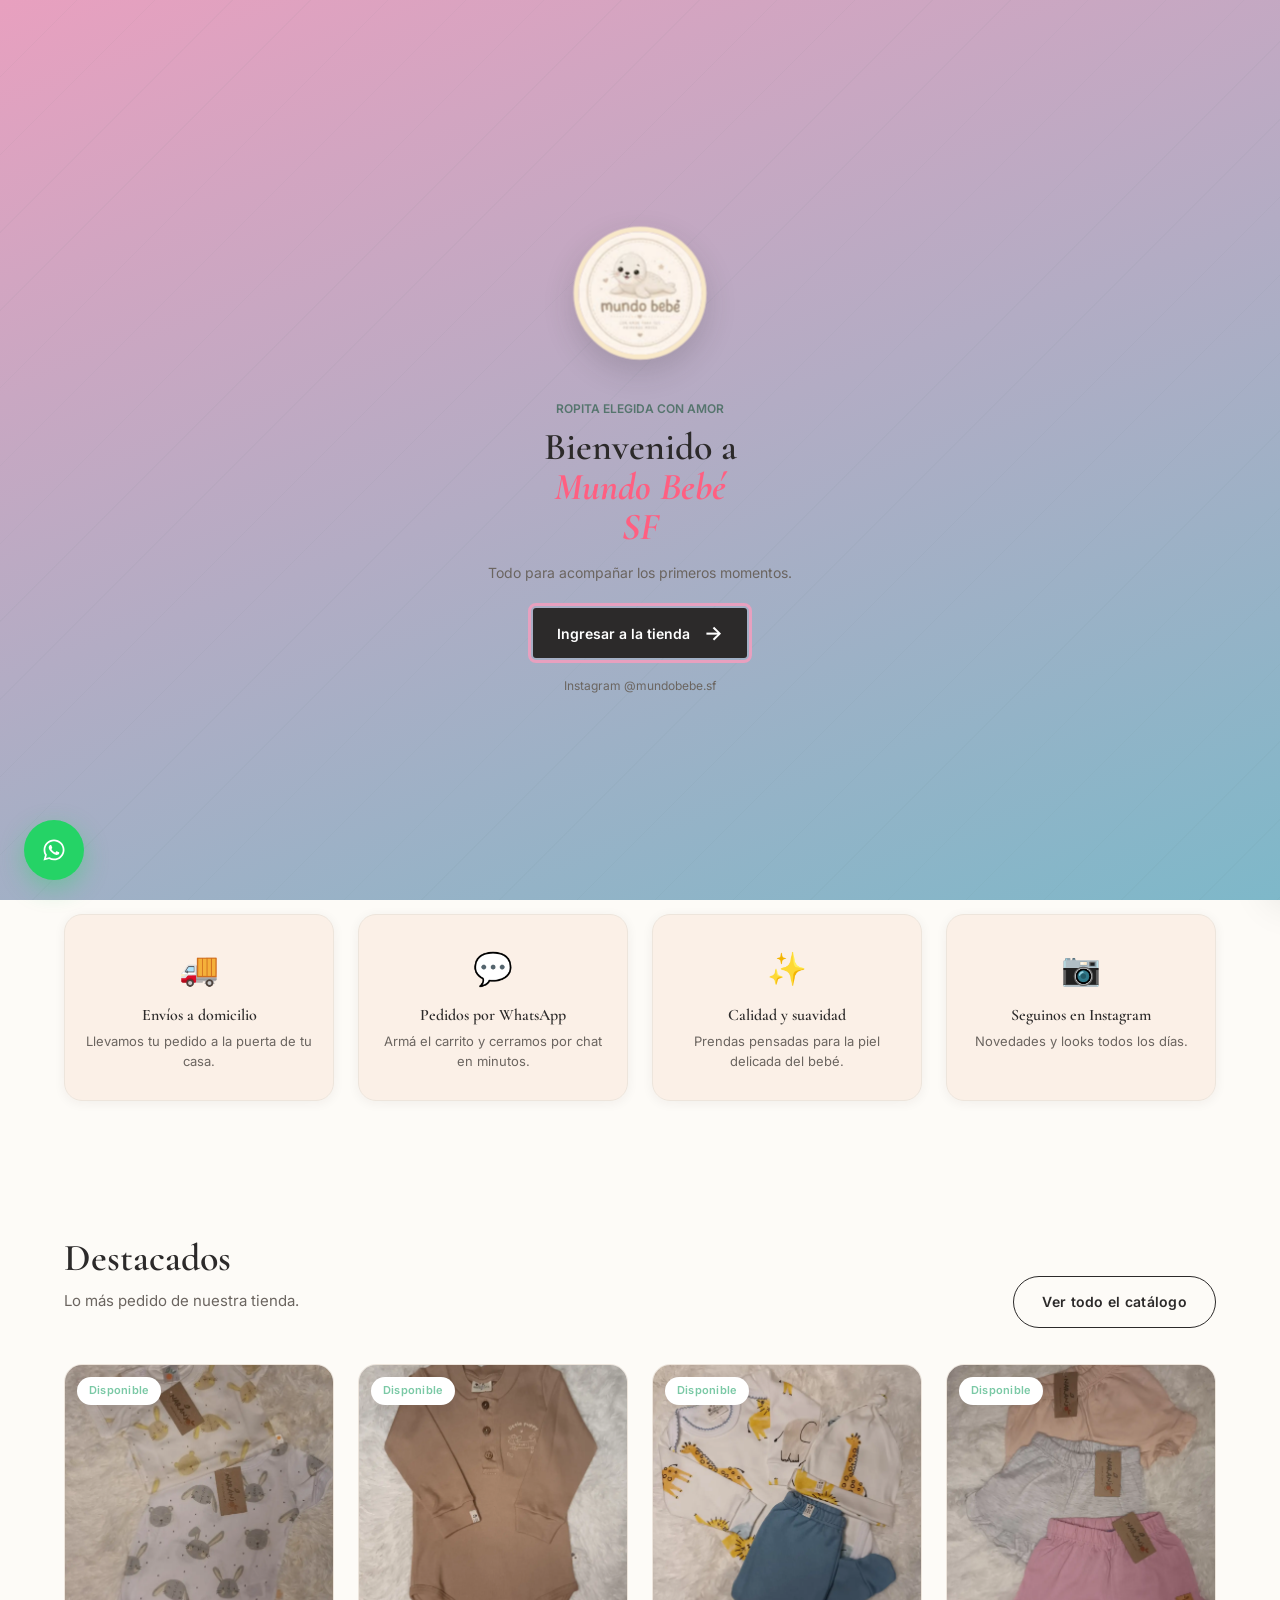
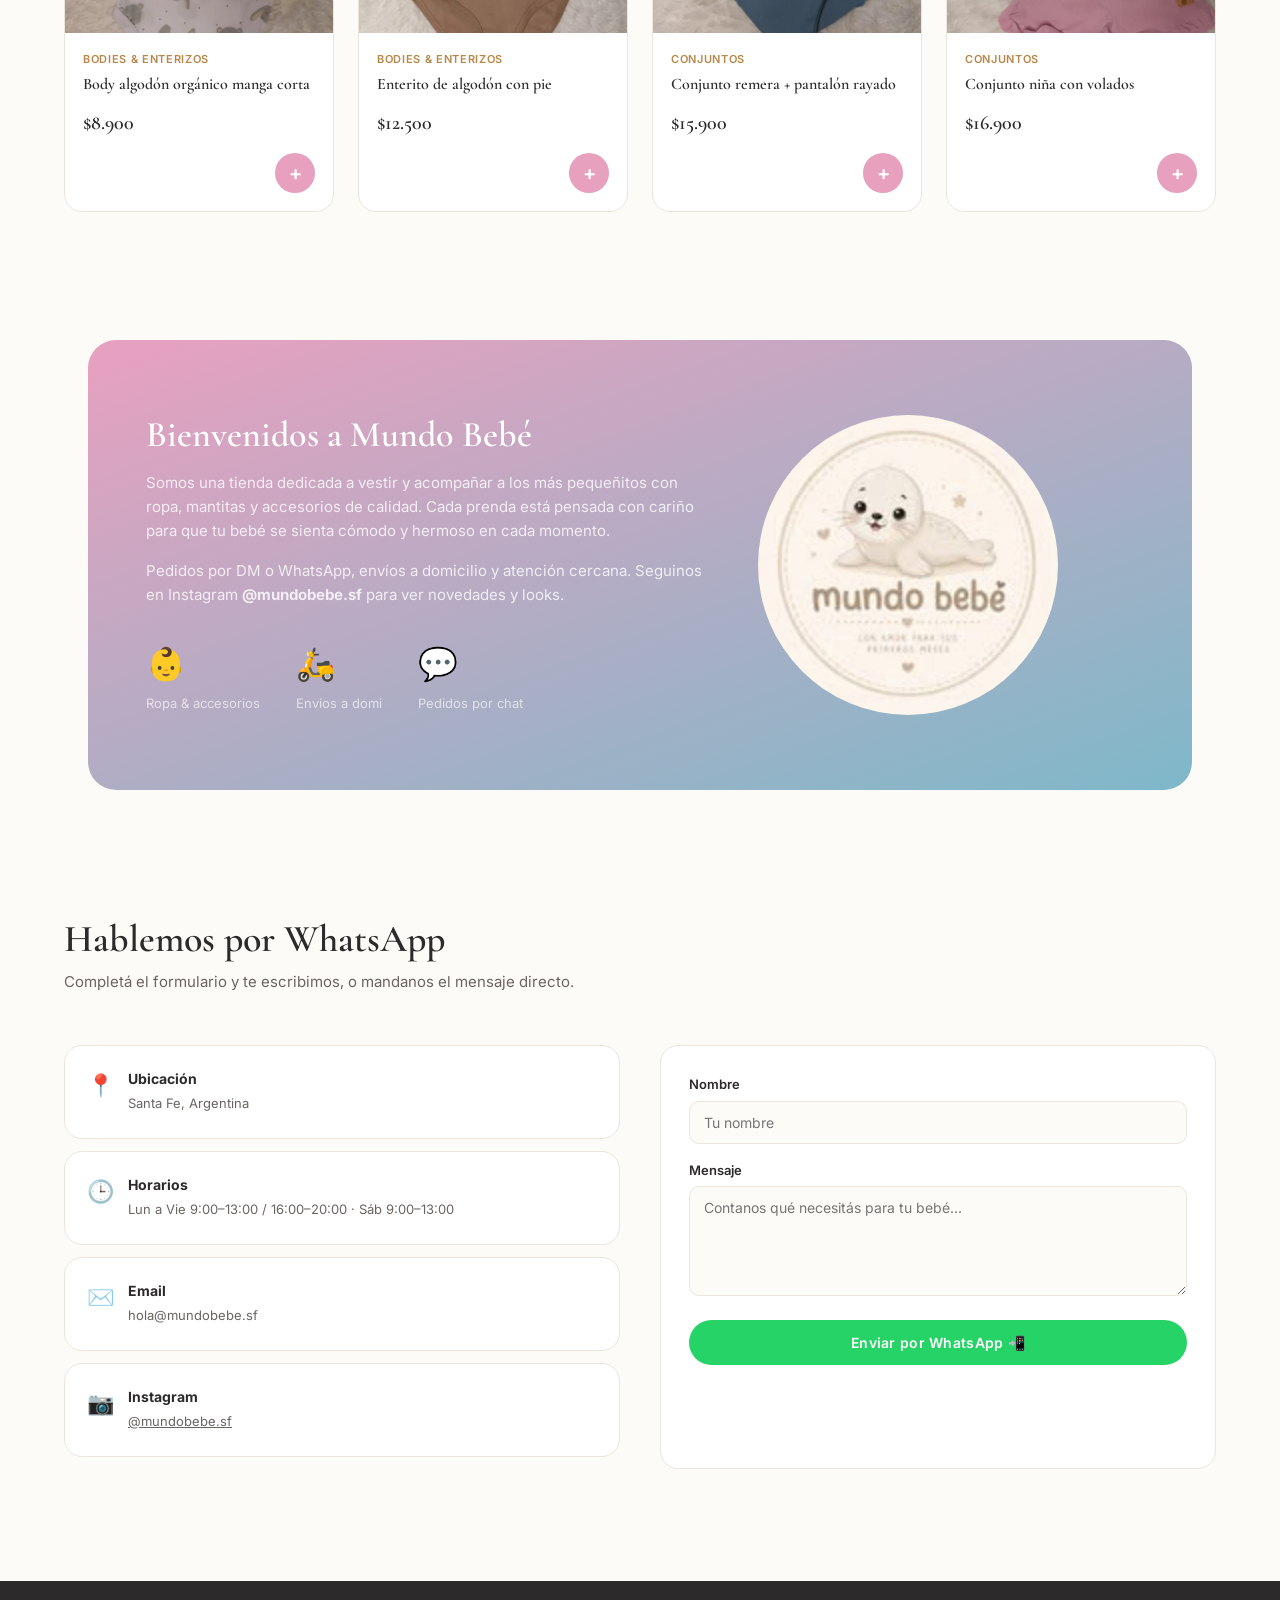
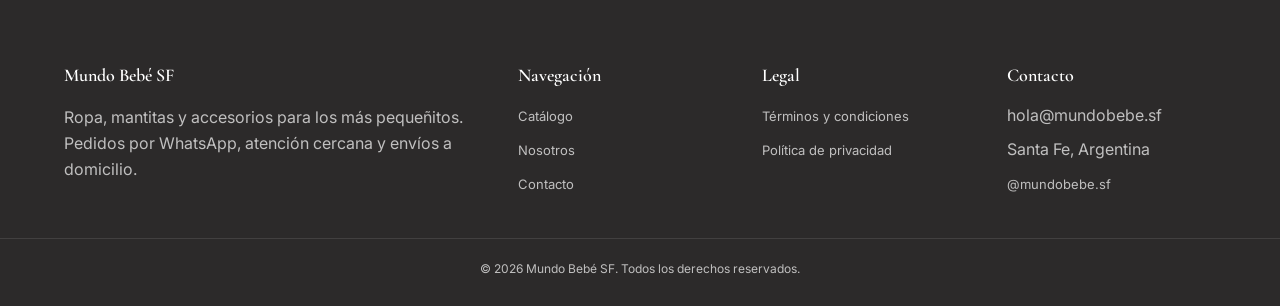
==== commit 6eb4965b: "Agregar botón flotante de WhatsApp con animación y SVG" ====
--- a/index.html
+++ b/index.html
@@ -237,7 +237,9 @@
   <div class="footer-bottom">© <span id="year"></span> Mundo Bebé SF. Todos los derechos reservados.</div>
 </footer>
 
-<button class="fab-whatsapp" id="fab-whatsapp" aria-label="Escribinos por WhatsApp">📲</button>
+<button class="fab-whatsapp" id="fab-whatsapp" aria-label="Escribinos por WhatsApp">  <svg xmlns="http://w3.org" viewBox="0 0 448 512" width="24" height="24" fill="currentColor">
+    <path d="M380.9 97.1C339 55.1 283.2 32 223.9 32c-122.4 0-222 99.6-222 222 0 39.1 10.2 77.3 29.6 111L0 480l117.7-30.9c32.4 17.7 68.9 27 106.1 27h.1c122.3 0 224.1-99.6 224.1-222 0-59.3-25.2-115-67.1-157zm-157 341.6c-33.2 0-65.7-8.9-94-25.7l-6.7-4-69.8 18.3L72 359.2l-4.4-7c-18.5-29.4-28.2-63.3-28.2-98.2 0-101.7 82.8-184.5 184.6-184.5 49.3 0 95.6 19.2 130.4 54.1 34.8 34.9 56.2 81.2 56.1 130.5 0 101.8-84.9 184.6-186.6 184.6zm101.2-138.2c-5.5-2.8-32.8-16.2-37.9-18-5.1-1.9-8.8-2.8-12.5 2.8-3.7 5.6-14.3 18-17.6 21.8-3.2 3.7-6.5 4.2-12 1.4-32.6-16.3-54-29.1-75.5-66-5.7-9.8 5.7-9.1 16.3-30.3 1.8-3.7 .9-6.9-.5-9.7-1.4-2.8-12.5-30.1-17.1-41.2-4.5-10.8-9.1-9.3-12.5-9.5-3.2-.2-6.9-.2-10.6-.2-3.7 0-9.7 1.4-14.8 6.9-5.1 5.6-19.4 19-19.4 46.3 0 27.3 19.9 53.7 22.6 57.4 2.8 3.7 39.1 59.7 94.8 83.8 35.2 15.2 49 16.5 66.6 13.9 10.7-1.6 32.8-13.4 37.4-26.4 4.6-13 4.6-24.1 3.2-26.4-1.3-2.5-5-3.9-10.5-6.6z"/>
+  </svg></button>
 <!-- <button class="fab-cart" id="fab-cart" aria-label="Abrir carrito">
   🛒<span class="cart-badge" id="cart-badge-2">0</span>
 </button> -->
--- a/css/style.css
+++ b/css/style.css
@@ -67,7 +67,7 @@
   overflow: hidden;
   background:
     repeating-linear-gradient(135deg, transparent 0 54px, rgba(86, 117, 110, 0.045) 54px 55px),
-    linear-gradient(145deg, #f5e6e5 0%, #fbf9f2 54%, #dcece8 100%);
+    linear-gradient(160deg, var(--blush-deep) 0%, var(--sky-deep) 100%);
   opacity: 1;
   visibility: visible;
   transition: opacity 0.55s ease, visibility 0.55s ease;
@@ -143,10 +143,13 @@
   color: var(--ink);
   font-size: 38px;
   line-height: 1.05;
+
 }
 .entry-screen h1 em {
-  color: #a66573;
-  font-weight: 500;
+  color: #ff5f81;
+  font-weight: 800;
+
+ 
 }
 .entry-description {
   margin: 14px 0 24px;
@@ -963,8 +966,8 @@
 }
 
 /* ---------- About ---------- */
-.about {
-    background: linear-gradient(50deg, #f3ac7985 0%, #7d724e 100%);
+.about {   
+   background: linear-gradient(160deg, var(--blush-deep) 0%, var(--sky-deep) 100%);
     color: white;
     border-radius: var(--radius-lg);
     margin: 0 24px;
@@ -1832,3 +1835,50 @@
 .hero-eyebrow {
   background: rgba(255,255,255,0.95);
 }
+.fab-whatsapp {
+    position: fixed;
+    bottom: 20px;
+    right: 20px;
+    width: 60px;
+    height: 60px;
+    background-color: #25D366; /* Verde oficial de WhatsApp */
+    color: white;
+    border: none;
+    border-radius: 50%;
+    display: flex;
+    align-items: center;
+    justify-content: center;
+    cursor: pointer;
+    z-index: 9999; /* Asegura que quede por encima de todo */
+    text-decoration: none;
+    
+    /* 1. Activa la animación: nombre, duración, suavizado e infinita */
+    animation: pulso-whatsapp 2s infinite;
+    
+    /* Suaviza transiciones si pones el cursor encima */
+    transition: transform 0.3s ease; 
+}
+
+/* Efecto opcional: se agranda un poco al pasar el mouse */
+.fab-whatsapp:hover {
+    transform: scale(1.1); 
+}
+
+/* 2. La magia del efecto de pulsación */
+@keyframes pulso-whatsapp {
+    0% {
+        transform: scale(0.95);
+        box-shadow: 0 0 0 0 rgba(37, 211, 102, 0.7);
+    }
+    
+    70% {
+        transform: scale(1);
+        /* Crea la onda expansiva verde que se va estirando */
+        box-shadow: 0 0 0 15px rgba(37, 211, 102, 0);
+    }
+    
+    100% {
+        transform: scale(0.95);
+        box-shadow: 0 0 0 0 rgba(37, 211, 102, 0);
+    }
+}
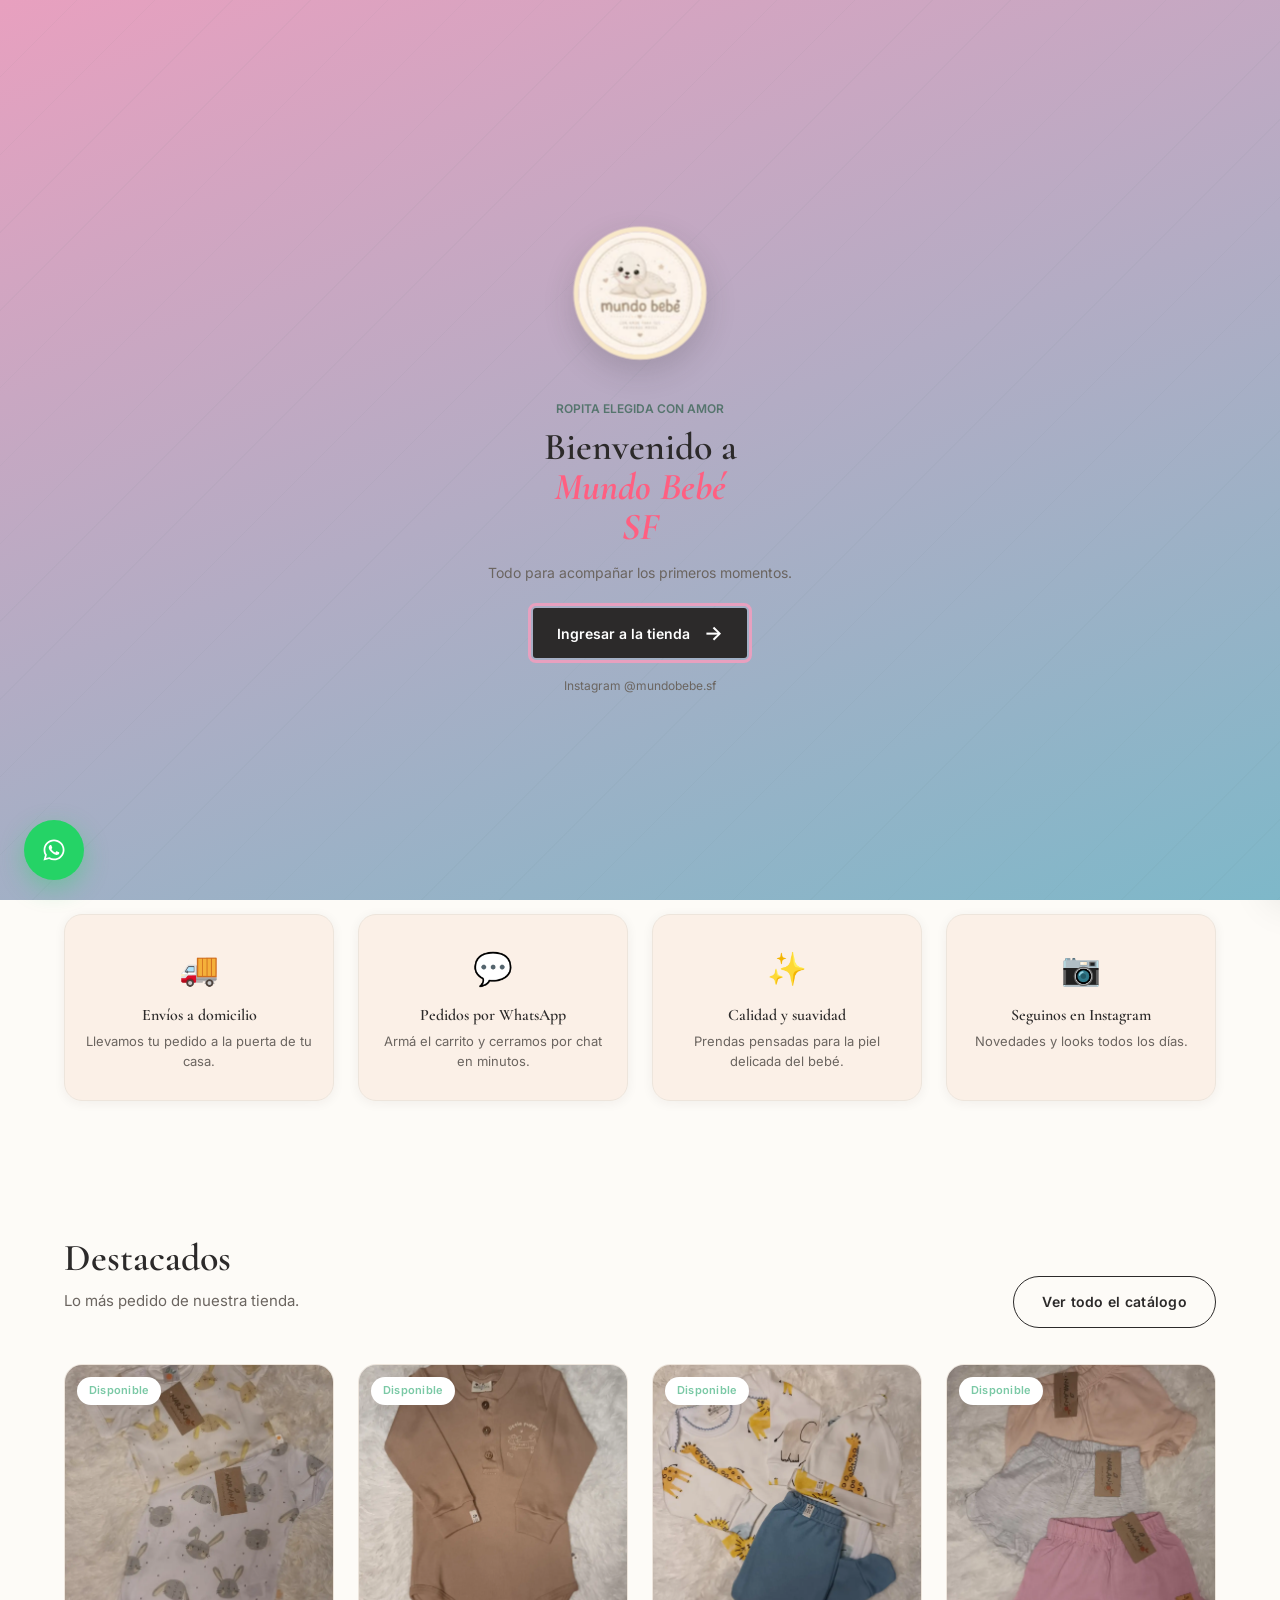
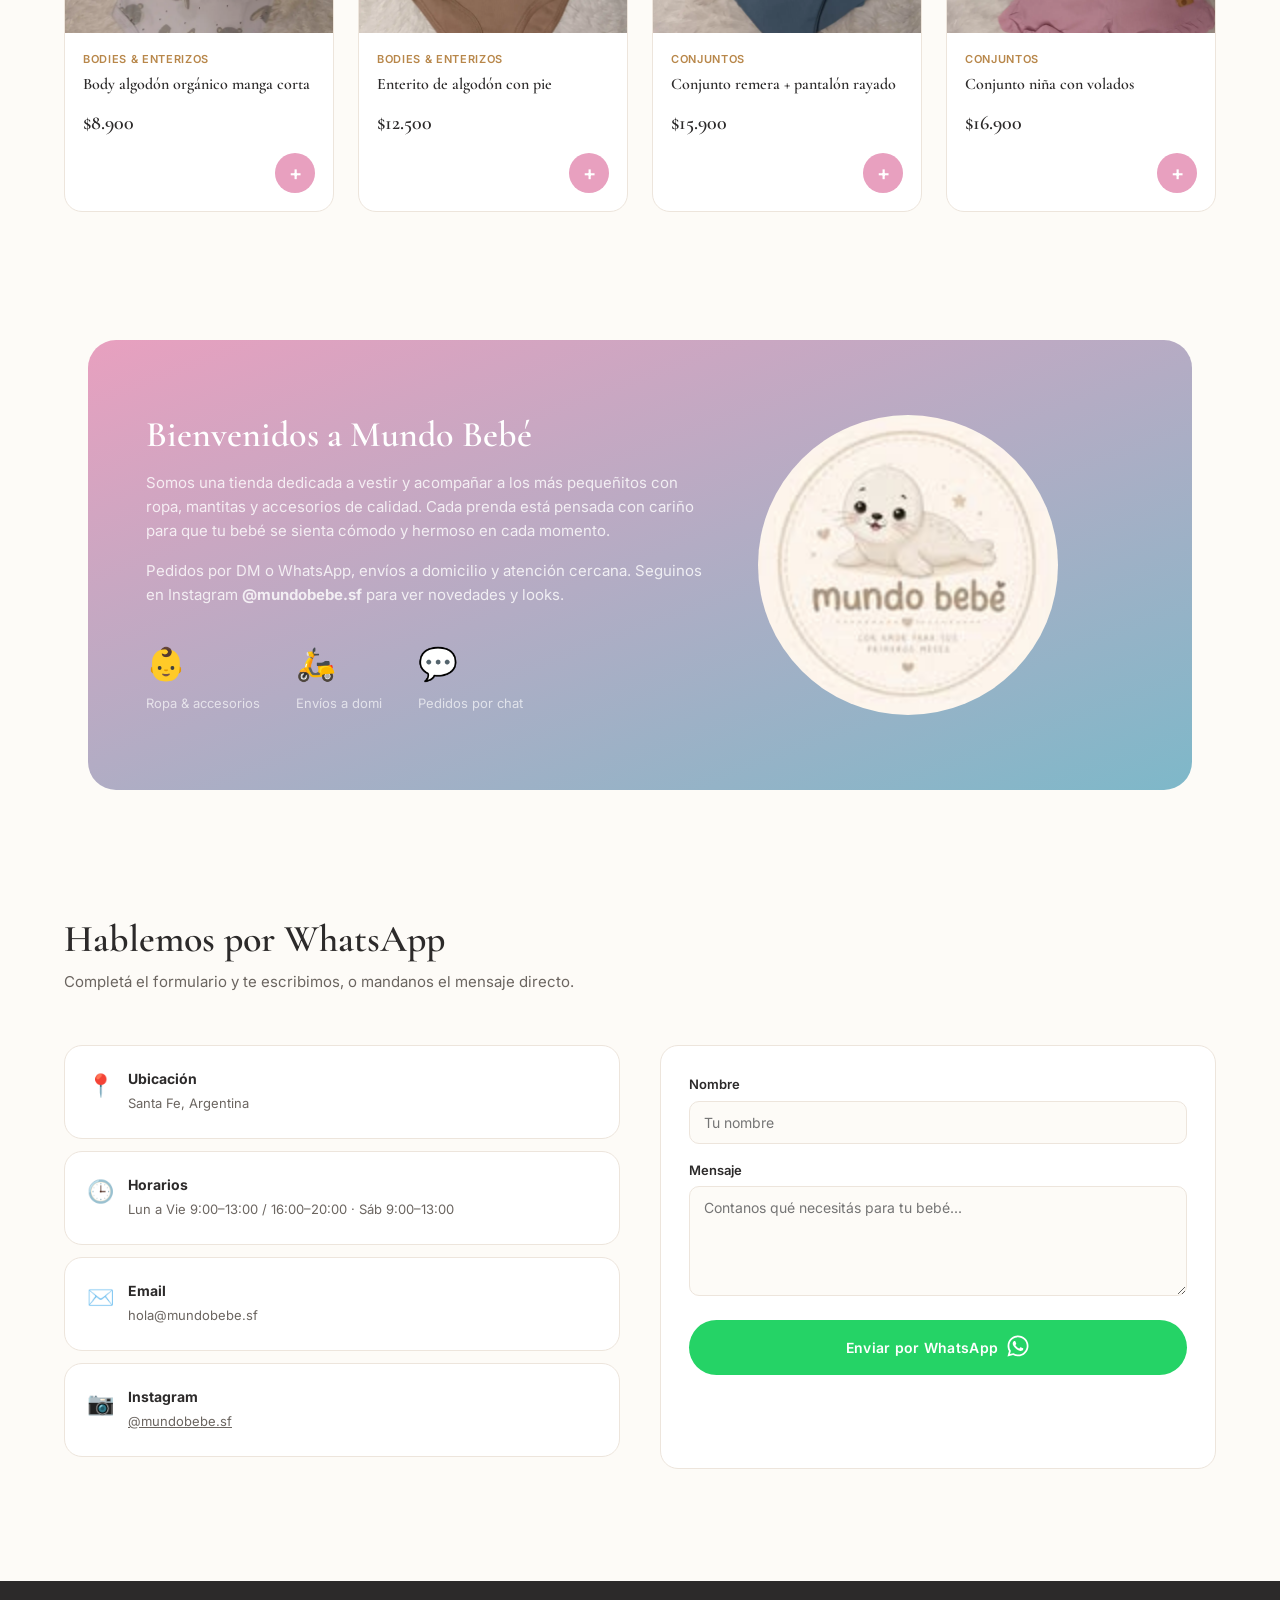
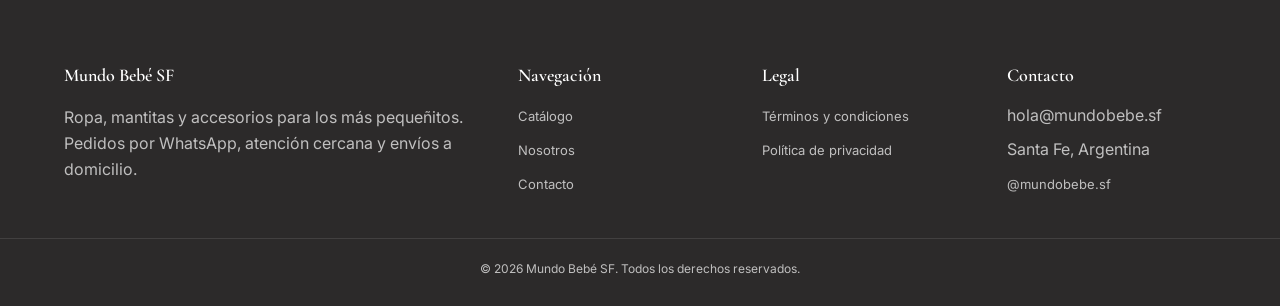
==== commit e620c973: "Agregar íconos SVG a los botones de WhatsApp en las páginas de entrada, catálogo y producto" ====
--- a/index.html
+++ b/index.html
@@ -198,7 +198,9 @@
           <label for="cf-msg">Mensaje</label>
           <textarea id="cf-msg" required placeholder="Contanos qué necesitás para tu bebé..."></textarea>
         </div>
-        <button type="submit" class="btn btn-whatsapp btn-block">Enviar por WhatsApp 📲</button>
+        <button type="submit" class="btn btn-whatsapp btn-block">Enviar por WhatsApp <div><svg xmlns="http://w3.org" viewBox="0 0 448 512" width="24" height="24" fill="currentColor">
+    <path d="M380.9 97.1C339 55.1 283.2 32 223.9 32c-122.4 0-222 99.6-222 222 0 39.1 10.2 77.3 29.6 111L0 480l117.7-30.9c32.4 17.7 68.9 27 106.1 27h.1c122.3 0 224.1-99.6 224.1-222 0-59.3-25.2-115-67.1-157zm-157 341.6c-33.2 0-65.7-8.9-94-25.7l-6.7-4-69.8 18.3L72 359.2l-4.4-7c-18.5-29.4-28.2-63.3-28.2-98.2 0-101.7 82.8-184.5 184.6-184.5 49.3 0 95.6 19.2 130.4 54.1 34.8 34.9 56.2 81.2 56.1 130.5 0 101.8-84.9 184.6-186.6 184.6zm101.2-138.2c-5.5-2.8-32.8-16.2-37.9-18-5.1-1.9-8.8-2.8-12.5 2.8-3.7 5.6-14.3 18-17.6 21.8-3.2 3.7-6.5 4.2-12 1.4-32.6-16.3-54-29.1-75.5-66-5.7-9.8 5.7-9.1 16.3-30.3 1.8-3.7 .9-6.9-.5-9.7-1.4-2.8-12.5-30.1-17.1-41.2-4.5-10.8-9.1-9.3-12.5-9.5-3.2-.2-6.9-.2-10.6-.2-3.7 0-9.7 1.4-14.8 6.9-5.1 5.6-19.4 19-19.4 46.3 0 27.3 19.9 53.7 22.6 57.4 2.8 3.7 39.1 59.7 94.8 83.8 35.2 15.2 49 16.5 66.6 13.9 10.7-1.6 32.8-13.4 37.4-26.4 4.6-13 4.6-24.1 3.2-26.4-1.3-2.5-5-3.9-10.5-6.6z"/>
+  </svg> </div></button>
       </form>
     </div>
   </div>
@@ -253,7 +255,7 @@
   <div class="drawer-items" id="drawer-items"></div>
   <div class="drawer-foot">
     <div class="drawer-total"><span>Total</span><span id="drawer-total">$0</span></div>
-    <button class="btn btn-whatsapp btn-block" id="checkout-btn">Pedir por WhatsApp 📲</button>
+    <button class="btn btn-whatsapp btn-block" id="checkout-btn">Pedir por WhatsApp  </button>
   </div>
 </aside>
 
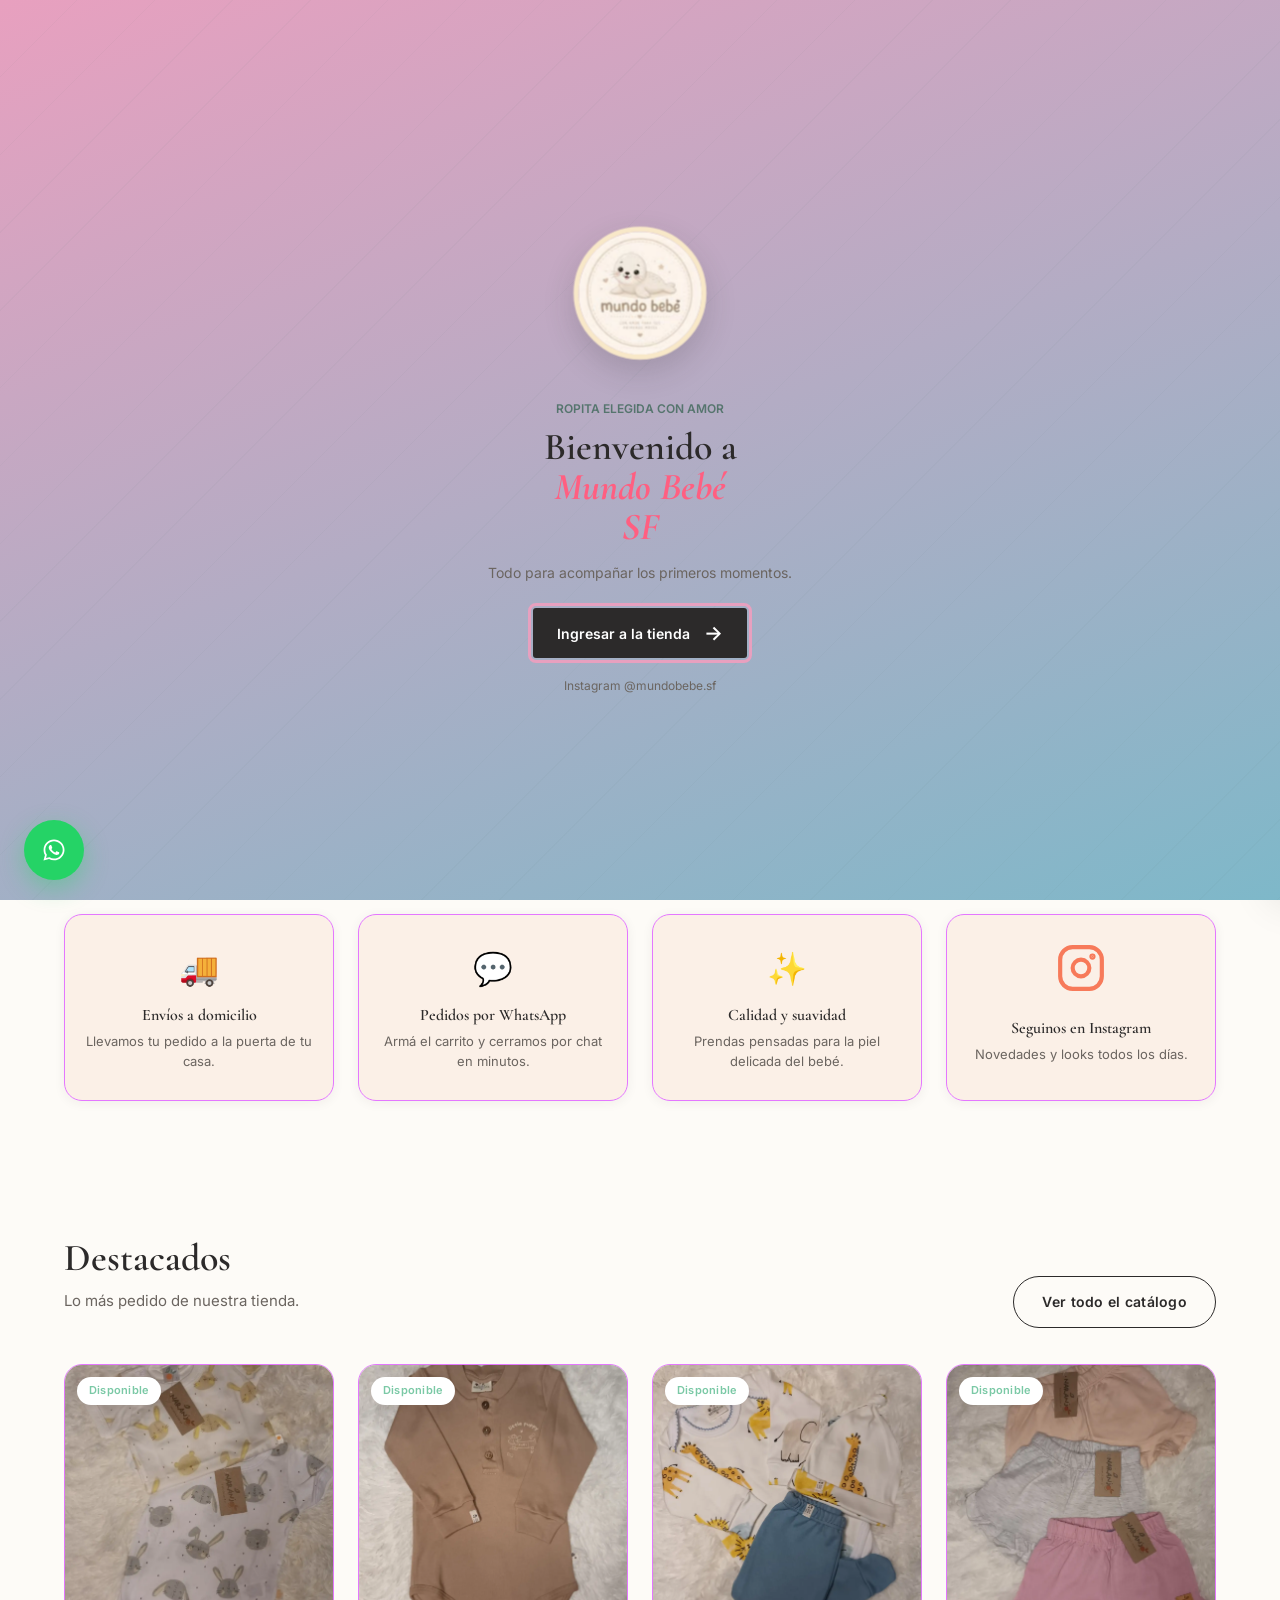
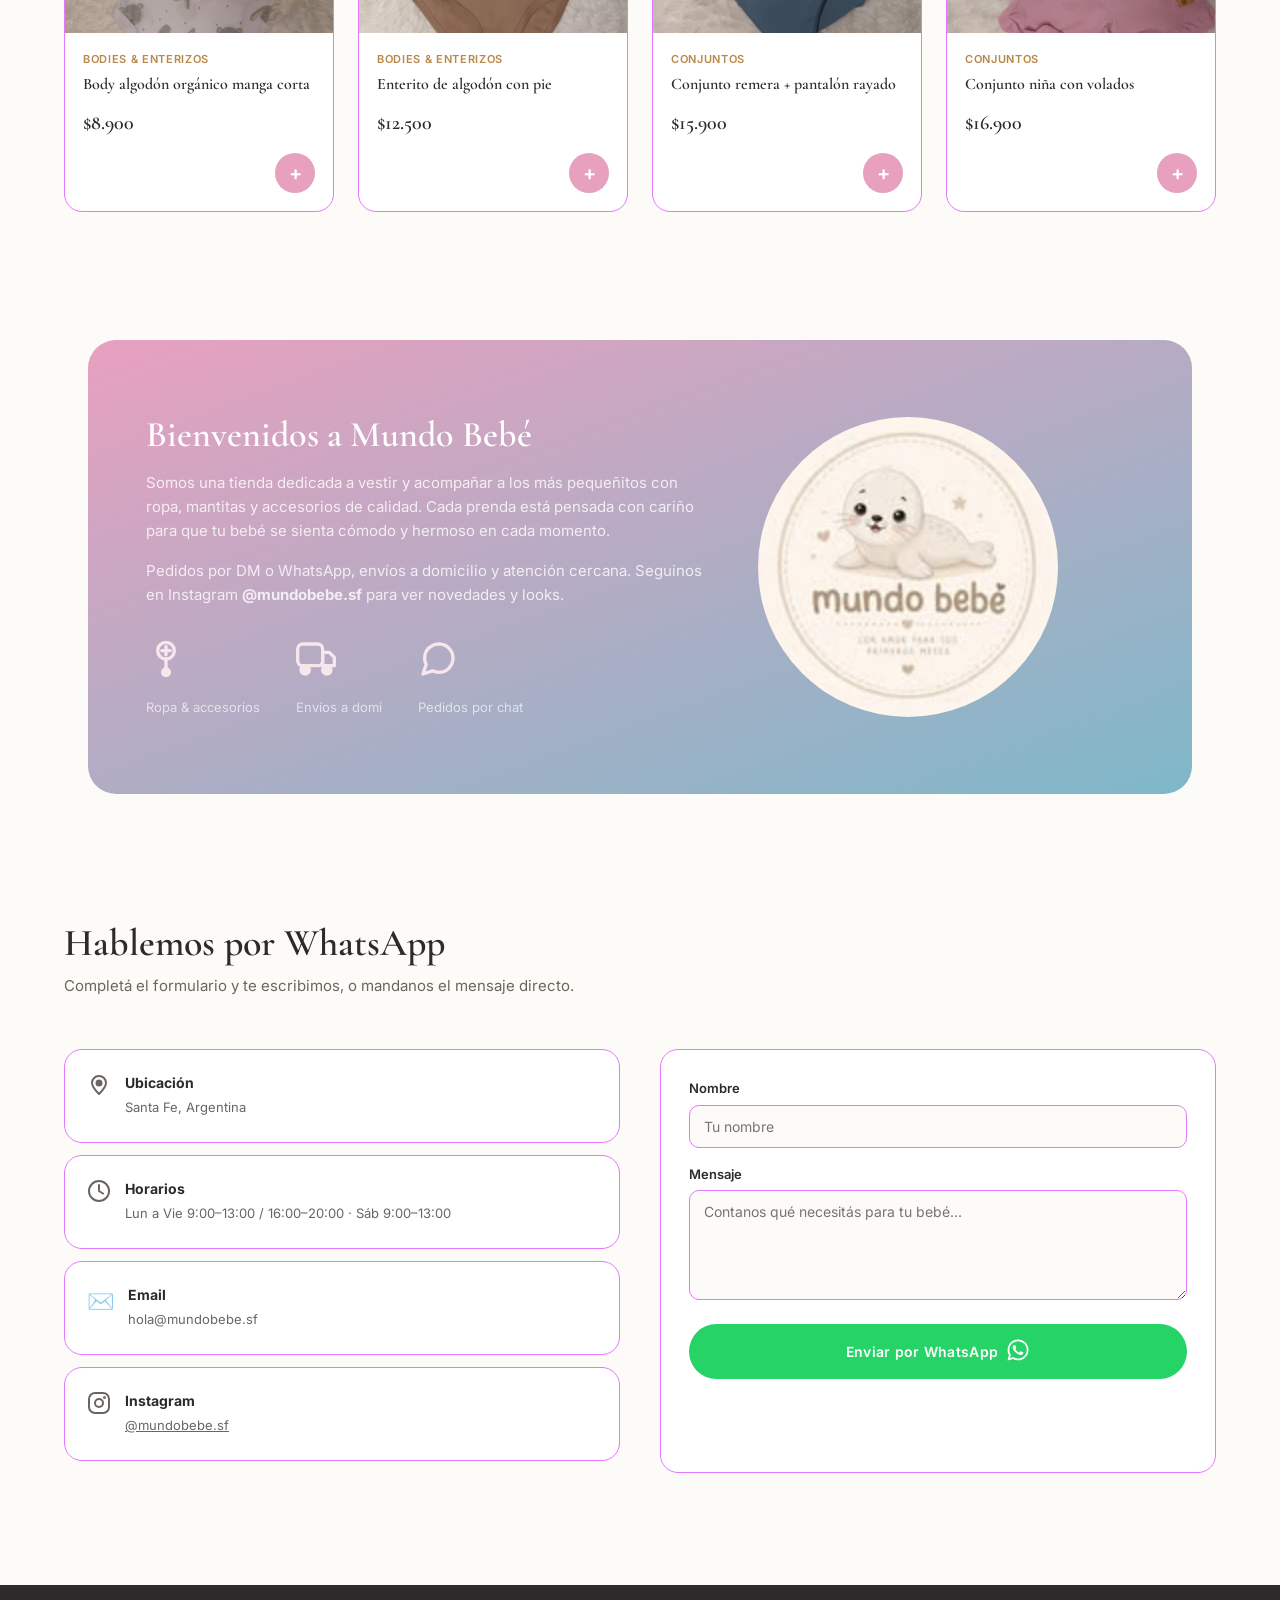
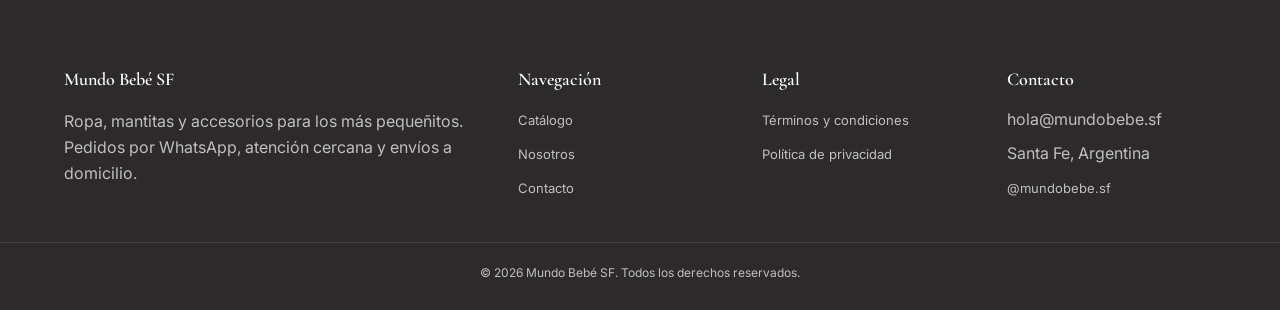
==== commit 3b352909: "Actualizar estilos y estructura del HTML: cambiar color de línea, ajustar metadatos y mejorar la acc" ====
--- a/index.html
+++ b/index.html
@@ -1,18 +1,22 @@
 <!DOCTYPE html>
 <html lang="es">
+
 <head>
   <meta charset="UTF-8">
   <meta name="viewport" content="width=device-width, initial-scale=1.0">
   <title>Mundo Bebé SF — Ropa y accesorios para los más pequeñitos</title>
-  <meta name="description" content="Tienda de ropa, mantitas y accesorios para bebé en Santa Fe. Pedidos por WhatsApp. Envíos a domicilio. Calidad y amor en cada prenda.">
-  <meta name="keywords" content="ropa bebé, tienda bebé Santa Fe, bodies, pijamas bebé, mantitas, accesorios bebé, Mundo Bebé SF">
+  <meta name="description"
+    content="Tienda de ropa, mantitas y accesorios para bebé en Santa Fe. Pedidos por WhatsApp. Envíos a domicilio. Calidad y amor en cada prenda.">
+  <meta name="keywords"
+    content="ropa bebé, tienda bebé Santa Fe, bodies, pijamas bebé, mantitas, accesorios bebé, Mundo Bebé SF">
   <meta name="author" content="Mundo Bebé SF">
   <meta name="robots" content="index, follow">
   <link rel="canonical" href="https://mundobebe.sf/">
   <!-- Open Graph -->
   <meta property="og:type" content="website">
   <meta property="og:title" content="Mundo Bebé SF — Todo para los más pequeñitos">
-  <meta property="og:description" content="Ropa, mantitas y accesorios para bebé. Pedidos por WhatsApp. Envíos a domicilio.">
+  <meta property="og:description"
+    content="Ropa, mantitas y accesorios para bebé. Pedidos por WhatsApp. Envíos a domicilio.">
   <meta property="og:url" content="https://mundobebe.sf/">
   <meta property="og:locale" content="es_AR">
   <!-- Twitter -->
@@ -20,249 +24,314 @@
   <meta name="twitter:title" content="Mundo Bebé SF">
   <meta name="twitter:description" content="Ropa y accesorios para bebé en Santa Fe. Pedidos por WhatsApp.">
   <link rel="stylesheet" href="./css/style.css">
-  <link rel="icon" href="data:image/svg+xml,<svg xmlns='http://www.w3.org/2000/svg' viewBox='0 0 100 100'><text y='.9em' font-size='90'>👶</text></svg>">
+  <link rel="icon"
+    href="data:image/svg+xml,<svg xmlns='http://www.w3.org/2000/svg' viewBox='0 0 100 100'><text y='.9em' font-size='90'>👶</text></svg>">
 </head>
+
 <body>
 
-<div class="entry-screen" id="entry-screen" role="dialog" aria-modal="true" aria-labelledby="entry-title">
-  <div class="entry-screen-content">
-    <div class="entry-coin-stage" aria-hidden="true">
-      <div class="entry-coin">
-        <span class="entry-coin-edge"></span>
-        <img class="entry-coin-face front" src="assets/instagram/logo.jpg" alt="">
-        <img class="entry-coin-face back" src="assets/instagram/logo.jpg" alt="">
-      </div>
-    </div>
-    <p class="entry-eyebrow">Ropita elegida con amor</p>
-    <h1 id="entry-title">Bienvenido a <em>Mundo Bebé SF</em></h1>
-    <p class="entry-description">Todo para acompañar los primeros momentos.</p>
-    <button class="entry-button" id="entry-enter" type="button">Ingresar a la tienda <span aria-hidden="true">→</span></button>
-    <a class="entry-instagram" href="https://www.instagram.com/mundobebe.sf/" target="_blank" rel="noopener">Instagram @mundobebe.sf</a>
+  <div class="entry-screen" id="entry-screen" role="dialog" aria-modal="true" aria-labelledby="entry-title">
+    <div class="entry-screen-content">
+      <div class="entry-coin-stage" aria-hidden="true">
+        <div class="entry-coin">
+          <span class="entry-coin-edge"></span>
+          <img class="entry-coin-face front" src="assets/instagram/logo.jpg" alt="">
+          <img class="entry-coin-face back" src="assets/instagram/logo.jpg" alt="">
+        </div>
+      </div>
+      <p class="entry-eyebrow">Ropita elegida con amor</p>
+      <h1 id="entry-title">Bienvenido a <em>Mundo Bebé SF</em></h1>
+      <p class="entry-description">Todo para acompañar los primeros momentos.</p>
+      <button class="entry-button" id="entry-enter" type="button">Ingresar a la tienda <span
+          aria-hidden="true">→</span></button>
+      <a class="entry-instagram" href="https://www.instagram.com/mundobebe.sf/" target="_blank" rel="noopener">Instagram
+        @mundobebe.sf</a>
+    </div>
   </div>
-</div>
-
-<div class="topbar">
-  <div class="container">
-    <span id="topbar-hours">Cargando horarios…</span>
-    <a href="https://www.instagram.com/mundobebe.sf/" target="_blank" rel="noopener">Instagram @mundobebe.sf</a>
+
+  <div class="topbar">
+    <div class="container">
+      <span id="topbar-hours">Cargando horarios…</span>
+      <a href="https://www.instagram.com/mundobebe.sf/" target="_blank" rel="noopener">Instagram @mundobebe.sf</a>
+    </div>
   </div>
-</div>
-
-<header class="site-header">
-  <nav class="nav container">
-    <a href="index.html" class="brand">
-      <span class="brand-mark"><img src="assets/instagram/logo.jpg" alt="Logo de Mundo Bebé SF"></span>
-      <span class="brand-name" id="brand-name">Mundo Bebé SF</span>
-    </a>
-    <ul class="nav-links" id="nav-links">
-      <li><a href="index.html" class="active">Inicio</a></li>
-      <li><a href="pages/catalogo.html">Catálogo</a></li>
-      <li><a href="#nosotros">Nosotros</a></li>
-      <li><a href="#contacto">Contacto</a></li>
-    </ul>
-    <div class="nav-actions">
-      <button class="icon-btn" id="cart-open-btn" aria-label="Abrir carrito">
-        🛒<span class="cart-badge" id="cart-badge">0</span>
-      </button>
-      <button class="menu-toggle" id="menu-toggle" aria-label="Abrir menú">☰</button>
-    </div>
-  </nav>
-</header>
-
-<!-- HERO estilo Bell-Vita: elegante, limpio, premium -->
-<section class="hero" id="inicio">
-  <div class="container">
-    <div>
-      <span class="hero-eyebrow">Envíos a domicilio · Santa Fe</span>
-      <h1>Todo para <em>los más pequeñitos</em>, con amor y estilo</h1>
-      <p class="lead">Ropa, mantitas y accesorios pensados para acompañar cada etapa de tu bebé. Armá tu pedido acá y lo cerramos por WhatsApp en minutos.</p>
-      <div class="hero-ctas">
-        <a href="pages/catalogo.html" class="btn btn-primary">Ver catálogo</a>
-        <a href="#contacto" class="btn btn-secondary">Contactanos</a>
-      </div>
-    </div>
-    <div class="hero-art">
-      <div class="hero-carousel" id="hero-carousel" role="region" aria-roledescription="carrusel" aria-label="Productos destacados">
-        <div class="hero-carousel-stage" id="hero-carousel-stage"></div>
-        <div class="hero-carousel-controls">
-          <!-- <button type="button" class="hero-carousel-arrow" id="hero-prev" aria-label="Producto anterior">‹</button> -->
-          <!-- <div class="hero-carousel-dots" id="hero-carousel-dots"></div> -->
-          <!-- <button type="button" class="hero-carousel-arrow" id="hero-next" aria-label="Producto siguiente">›</button> -->
-          <button type="button" class="hero-carousel-toggle" id="hero-toggle" aria-label="Pausar carrusel">Ⅱ</button>
-        </div>
-      </div>
-    </div>
-  </div>
-  <div class="hero-scroll">Scroll</div>
-</section>
-
-<!-- Features -->
-<section class="section" style="padding-top:0;padding-bottom:24px">
-  <div class="container">
-    <div class="features">
-      <div class="feature-card reveal">
-        <div class="ic">🚚</div>
-        <h3>Envíos a domicilio</h3>
-        <p>Llevamos tu pedido a la puerta de tu casa.</p>
-      </div>
-      <div class="feature-card reveal">
-        <div class="ic">💬</div>
-        <h3>Pedidos por WhatsApp</h3>
-        <p>Armá el carrito y cerramos por chat en minutos.</p>
-      </div>
-      <div class="feature-card reveal">
-        <div class="ic">✨</div>
-        <h3>Calidad y suavidad</h3>
-        <p>Prendas pensadas para la piel delicada del bebé.</p>
-      </div>
-      <div class="feature-card reveal">
-        <div class="ic">📷</div>
-        <h3>Seguinos en Instagram</h3>
-        <p>Novedades y looks todos los días.</p>
-      </div>
-    </div>
-  </div>
-</section>
-
-<!-- Destacados -->
-<section class="section" id="destacados">
-  <div class="container">
-    <div class="section-head reveal">
-      <div>
-        <h2>Destacados</h2>
-        <p>Lo más pedido de nuestra tienda.</p>
-      </div>
-      <a href="pages/catalogo.html" class="btn btn-secondary">Ver todo el catálogo</a>
-    </div>
-    <div class="grid" id="featured-grid">
-      <!-- inyectado por JS -->
-    </div>
-  </div>
-</section>
-
-<!-- Nosotros -->
-<section class="section" id="nosotros">
-  <div class="container">
-    <div class="about reveal">
-      <div class="about-inner">
-        <div>
-          <h2>Bienvenidos a Mundo Bebé</h2>
-          <p>Somos una tienda dedicada a vestir y acompañar a los más pequeñitos con ropa, mantitas y accesorios de calidad. Cada prenda está pensada con cariño para que tu bebé se sienta cómodo y hermoso en cada momento.</p>
-          <p>Pedidos por DM o WhatsApp, envíos a domicilio y atención cercana. Seguinos en Instagram <strong>@mundobebe.sf</strong> para ver novedades y looks.</p>
-          <div class="stat-row">
-            <div class="stat"><b>👶</b><span>Ropa &amp; accesorios</span></div>
-            <div class="stat"><b>🛵</b><span>Envíos a domi</span></div>
-            <div class="stat"><b>💬</b><span>Pedidos por chat</span></div>
-          </div>
-        </div>
-        <div class="about-art"><img src="assets/instagram/logo.jpg" class="img-about" alt="Logo about de Mundo Bebé SF"></div>
-      </div>
-    </div>
-  </div>
-</section>
-
-<!-- Contacto -->
-<section class="section" id="contacto">
-  <div class="container">
-    <div class="section-head reveal">
-      <div>
-        <h2>Hablemos por WhatsApp</h2>
-        <p>Completá el formulario y te escribimos, o mandanos el mensaje directo.</p>
-      </div>
-    </div>
-    <div class="contact-grid reveal">
-      <div>
-        <div class="info-card">
-          <span class="ic">📍</span>
-          <div><b>Ubicación</b><span id="contact-address">—</span></div>
-        </div>
-        <div class="info-card">
-          <span class="ic">🕒</span>
-          <div><b>Horarios</b><span id="contact-hours">—</span></div>
-        </div>
-        <div class="info-card">
-          <span class="ic">✉️</span>
-          <div><b>Email</b><span id="contact-email">—</span></div>
-        </div>
-        <div class="info-card">
-          <span class="ic">📷</span>
-          <div><b>Instagram</b><span><a id="contact-ig" href="https://www.instagram.com/mundobebe.sf/" target="_blank" rel="noopener">@mundobebe.sf</a></span></div>
-        </div>
-      </div>
-      <form class="form-card" id="contact-form">
-        <div class="field">
-          <label for="cf-name">Nombre</label>
-          <input type="text" id="cf-name" required placeholder="Tu nombre">
-        </div>
-        <div class="field">
-          <label for="cf-msg">Mensaje</label>
-          <textarea id="cf-msg" required placeholder="Contanos qué necesitás para tu bebé..."></textarea>
-        </div>
-        <button type="submit" class="btn btn-whatsapp btn-block">Enviar por WhatsApp <div><svg xmlns="http://w3.org" viewBox="0 0 448 512" width="24" height="24" fill="currentColor">
-    <path d="M380.9 97.1C339 55.1 283.2 32 223.9 32c-122.4 0-222 99.6-222 222 0 39.1 10.2 77.3 29.6 111L0 480l117.7-30.9c32.4 17.7 68.9 27 106.1 27h.1c122.3 0 224.1-99.6 224.1-222 0-59.3-25.2-115-67.1-157zm-157 341.6c-33.2 0-65.7-8.9-94-25.7l-6.7-4-69.8 18.3L72 359.2l-4.4-7c-18.5-29.4-28.2-63.3-28.2-98.2 0-101.7 82.8-184.5 184.6-184.5 49.3 0 95.6 19.2 130.4 54.1 34.8 34.9 56.2 81.2 56.1 130.5 0 101.8-84.9 184.6-186.6 184.6zm101.2-138.2c-5.5-2.8-32.8-16.2-37.9-18-5.1-1.9-8.8-2.8-12.5 2.8-3.7 5.6-14.3 18-17.6 21.8-3.2 3.7-6.5 4.2-12 1.4-32.6-16.3-54-29.1-75.5-66-5.7-9.8 5.7-9.1 16.3-30.3 1.8-3.7 .9-6.9-.5-9.7-1.4-2.8-12.5-30.1-17.1-41.2-4.5-10.8-9.1-9.3-12.5-9.5-3.2-.2-6.9-.2-10.6-.2-3.7 0-9.7 1.4-14.8 6.9-5.1 5.6-19.4 19-19.4 46.3 0 27.3 19.9 53.7 22.6 57.4 2.8 3.7 39.1 59.7 94.8 83.8 35.2 15.2 49 16.5 66.6 13.9 10.7-1.6 32.8-13.4 37.4-26.4 4.6-13 4.6-24.1 3.2-26.4-1.3-2.5-5-3.9-10.5-6.6z"/>
-  </svg> </div></button>
-      </form>
-    </div>
-  </div>
-</section>
-
-<footer>
-  <div class="container footer-grid">
-    <div>
-      <h4 id="footer-brand">Mundo Bebé SF</h4>
-      <p>Ropa, mantitas y accesorios para los más pequeñitos. Pedidos por WhatsApp, atención cercana y envíos a domicilio.</p>
-    </div>
-    <div>
-      <h4>Navegación</h4>
-      <ul>
+
+  <header class="site-header">
+    <nav class="nav container">
+      <a href="index.html" class="brand">
+        <span class="brand-mark"><img src="assets/instagram/logo.jpg" alt="Logo de Mundo Bebé SF"></span>
+        <span class="brand-name" id="brand-name">Mundo Bebé SF</span>
+      </a>
+      <ul class="nav-links" id="nav-links">
+        <li><a href="index.html" class="active">Inicio</a></li>
         <li><a href="pages/catalogo.html">Catálogo</a></li>
         <li><a href="#nosotros">Nosotros</a></li>
         <li><a href="#contacto">Contacto</a></li>
       </ul>
-    </div>
-    <div>
-      <h4>Legal</h4>
-      <ul>
-        <li><a href="pages/terminos.html">Términos y condiciones</a></li>
-        <li><a href="pages/privacidad.html">Política de privacidad</a></li>
-      </ul>
-    </div>
-    <div>
-      <h4>Contacto</h4>
-      <ul>
-        <li id="footer-email">—</li>
-        <li id="footer-address">—</li>
-        <li><a href="https://www.instagram.com/mundobebe.sf/" target="_blank" rel="noopener">@mundobebe.sf</a></li>
-      </ul>
-    </div>
-  </div>
-  <div class="footer-bottom">© <span id="year"></span> Mundo Bebé SF. Todos los derechos reservados.</div>
-</footer>
-
-<button class="fab-whatsapp" id="fab-whatsapp" aria-label="Escribinos por WhatsApp">  <svg xmlns="http://w3.org" viewBox="0 0 448 512" width="24" height="24" fill="currentColor">
-    <path d="M380.9 97.1C339 55.1 283.2 32 223.9 32c-122.4 0-222 99.6-222 222 0 39.1 10.2 77.3 29.6 111L0 480l117.7-30.9c32.4 17.7 68.9 27 106.1 27h.1c122.3 0 224.1-99.6 224.1-222 0-59.3-25.2-115-67.1-157zm-157 341.6c-33.2 0-65.7-8.9-94-25.7l-6.7-4-69.8 18.3L72 359.2l-4.4-7c-18.5-29.4-28.2-63.3-28.2-98.2 0-101.7 82.8-184.5 184.6-184.5 49.3 0 95.6 19.2 130.4 54.1 34.8 34.9 56.2 81.2 56.1 130.5 0 101.8-84.9 184.6-186.6 184.6zm101.2-138.2c-5.5-2.8-32.8-16.2-37.9-18-5.1-1.9-8.8-2.8-12.5 2.8-3.7 5.6-14.3 18-17.6 21.8-3.2 3.7-6.5 4.2-12 1.4-32.6-16.3-54-29.1-75.5-66-5.7-9.8 5.7-9.1 16.3-30.3 1.8-3.7 .9-6.9-.5-9.7-1.4-2.8-12.5-30.1-17.1-41.2-4.5-10.8-9.1-9.3-12.5-9.5-3.2-.2-6.9-.2-10.6-.2-3.7 0-9.7 1.4-14.8 6.9-5.1 5.6-19.4 19-19.4 46.3 0 27.3 19.9 53.7 22.6 57.4 2.8 3.7 39.1 59.7 94.8 83.8 35.2 15.2 49 16.5 66.6 13.9 10.7-1.6 32.8-13.4 37.4-26.4 4.6-13 4.6-24.1 3.2-26.4-1.3-2.5-5-3.9-10.5-6.6z"/>
-  </svg></button>
-<!-- <button class="fab-cart" id="fab-cart" aria-label="Abrir carrito">
+      <div class="nav-actions">
+        <button class="icon-btn" id="cart-open-btn" aria-label="Abrir carrito">
+          🛒<span class="cart-badge" id="cart-badge">0</span>
+        </button>
+        <button class="menu-toggle" id="menu-toggle" aria-label="Abrir menú">☰</button>
+      </div>
+    </nav>
+  </header>
+
+  <!-- HERO estilo Bell-Vita: elegante, limpio, premium -->
+  <section class="hero" id="inicio">
+    <div class="container">
+      <div>
+        <span class="hero-eyebrow">Envíos a domicilio · Santa Fe</span>
+        <h1>Todo para <em>los más pequeñitos</em>, con amor y estilo</h1>
+        <p class="lead">Ropa, mantitas y accesorios pensados para acompañar cada etapa de tu bebé. Armá tu pedido acá y
+          lo cerramos por WhatsApp en minutos.</p>
+        <div class="hero-ctas">
+          <a href="pages/catalogo.html" class="btn btn-primary">Ver catálogo</a>
+          <a href="#contacto" class="btn btn-secondary">Contactanos</a>
+        </div>
+      </div>
+      <div class="hero-art">
+        <div class="hero-carousel" id="hero-carousel" role="region" aria-roledescription="carrusel"
+          aria-label="Productos destacados">
+          <div class="hero-carousel-stage" id="hero-carousel-stage"></div>
+          <div class="hero-carousel-controls">
+            <!-- <button type="button" class="hero-carousel-arrow" id="hero-prev" aria-label="Producto anterior">‹</button> -->
+            <!-- <div class="hero-carousel-dots" id="hero-carousel-dots"></div> -->
+            <!-- <button type="button" class="hero-carousel-arrow" id="hero-next" aria-label="Producto siguiente">›</button> -->
+            <button type="button" class="hero-carousel-toggle" id="hero-toggle" aria-label="Pausar carrusel">Ⅱ</button>
+          </div>
+        </div>
+      </div>
+    </div>
+    <div class="hero-scroll">Scroll</div>
+  </section>
+
+  <!-- Features -->
+  <section class="section" style="padding-top:0;padding-bottom:24px">
+    <div class="container">
+      <div class="features">
+        <div class="feature-card reveal">
+          <div class="ic">🚚</div>
+          <h3>Envíos a domicilio</h3>
+          <p>Llevamos tu pedido a la puerta de tu casa.</p>
+        </div>
+        <div class="feature-card reveal">
+          <div class="ic">💬</div>
+          <h3>Pedidos por WhatsApp</h3>
+          <p>Armá el carrito y cerramos por chat en minutos.</p>
+        </div>
+        <div class="feature-card reveal">
+          <div class="ic">✨</div>
+          <h3>Calidad y suavidad</h3>
+          <p>Prendas pensadas para la piel delicada del bebé.</p>
+        </div>
+        <div class="feature-card reveal">
+          <div class="ic"><div class="" style="color: rgb(247, 122, 90);"><svg xmlns="http://w3.org" viewBox="0 0 24 24" width="50" height="50" fill="none"
+                  stroke="currentColor" stroke-width="2" stroke-linecap="round" stroke-linejoin="round">
+                  <rect x="2" y="2" width="20" height="20" rx="6" ry="6"></rect>
+                  <circle cx="12" cy="12" r="4"></circle>
+                  <circle cx="17.5" cy="6.5" r="0.5" fill="currentColor"></circle>
+                </svg></div></div>
+          <h3>Seguinos en Instagram</h3>
+          <p>Novedades y looks todos los días.</p>
+        </div>
+      </div>
+    </div>
+  </section>
+
+  <!-- Destacados -->
+  <section class="section" id="destacados">
+    <div class="container">
+      <div class="section-head reveal">
+        <div>
+          <h2>Destacados</h2>
+          <p>Lo más pedido de nuestra tienda.</p>
+        </div>
+        <a href="pages/catalogo.html" class="btn btn-secondary">Ver todo el catálogo</a>
+      </div>
+      <div class="grid" id="featured-grid">
+        <!-- inyectado por JS -->
+      </div>
+    </div>
+  </section>
+
+  <!-- Nosotros -->
+  <section class="section" id="nosotros">
+    <div class="container">
+      <div class="about reveal">
+        <div class="about-inner">
+          <div>
+            <h2>Bienvenidos a Mundo Bebé</h2>
+            <p>Somos una tienda dedicada a vestir y acompañar a los más pequeñitos con ropa, mantitas y accesorios de
+              calidad. Cada prenda está pensada con cariño para que tu bebé se sienta cómodo y hermoso en cada momento.
+            </p>
+            <p>Pedidos por DM o WhatsApp, envíos a domicilio y atención cercana. Seguinos en Instagram
+              <strong>@mundobebe.sf</strong> para ver novedades y looks.</p>
+            <div class="stat-row">
+              <div class="stat"><b>
+                  <div class=""><svg xmlns="http://w3.org" viewBox="0 0 24 24" width="40" height="40" fill="none"
+                      stroke="currentColor" stroke-width="2" stroke-linecap="round" stroke-linejoin="round">
+                      <circle cx="12" cy="7" r="5" />
+                      <path d="M12 12v6" />
+                      <circle cx="12" cy="20" r="2" fill="currentColor" />
+                      <path d="M9.5 7h5" />
+                      <path d="M12 4.5v5" />
+                    </svg>
+                  </div>
+                </b><span>Ropa &amp; accesorios</span></div>
+              <div class="stat"><b>
+                  <div class=""><svg xmlns="http://w3.org" viewBox="0 0 24 24" width="40" height="40" fill="none"
+                      stroke="currentColor" stroke-width="2" stroke-linecap="round" stroke-linejoin="round">
+                      <rect x="1" y="3" width="15" height="13" rx="3" ry="3"></rect>
+                      <polygon points="16 8 20 8 23 11 23 16 16 16 16 8"></polygon>
+                      <circle cx="5.5" cy="18.5" r="2.5" fill="currentColor"></circle>
+                      <circle cx="18.5" cy="18.5" r="2.5" fill="currentColor"></circle>
+                    </svg>
+                  </div>
+                </b><span>Envíos a domi</span></div>
+              <div class="stat"><b><div class=""><svg xmlns="http://w3.org" viewBox="0 0 24 24" width="40" height="40" fill="none" stroke="currentColor" stroke-width="2" stroke-linecap="round" stroke-linejoin="round">
+  <path d="M21 11.5a8.38 8.38 0 0 1-.9 3.8 8.5 8.5 0 0 1-7.6 4.7 8.38 8.38 0 0 1-3.8-.9L3 21l1.9-5.7a8.38 8.38 0 0 1-.9-3.8 8.5 8.5 0 0 1 4.7-7.6 8.38 8.38 0 0 1 3.8-.9h.5a8.48 8.48 0 0 1 8 8v.5z"></path>
+</svg>
+</div></b><span>Pedidos por chat</span></div>
+            </div>
+          </div>
+          <div class="about-art"><img src="assets/instagram/logo.jpg" class="img-about"
+              alt="Logo about de Mundo Bebé SF"></div>
+        </div>
+      </div>
+    </div>
+  </section>
+
+  <!-- Contacto -->
+  <section class="section" id="contacto">
+    <div class="container">
+      <div class="section-head reveal">
+        <div>
+          <h2>Hablemos por WhatsApp</h2>
+          <p>Completá el formulario y te escribimos, o mandanos el mensaje directo.</p>
+        </div>
+      </div>
+      <div class="contact-grid reveal">
+        <div>
+          <div class="info-card">
+            <span class="ic">
+              <div class=""><svg xmlns="http://w3.org" viewBox="0 0 24 24" width="24" height="24" fill="none"
+                  stroke="currentColor" stroke-width="2" stroke-linecap="round" stroke-linejoin="round">
+                  <path d="M12 21c3.5-3.5 7-7.2 7-11a7 7 0 1 0-14 0c0 3.8 3.5 7.5 7 11z"></path>
+                  <circle cx="12" cy="10" r="2.5" fill="currentColor"></circle>
+                </svg>
+              </div>
+            </span>
+            <div><b>Ubicación</b><span id="contact-address">—</span></div>
+          </div>
+          <div class="info-card">
+            <span class="ic">
+              <div class=""><svg xmlns="http://w3.org" viewBox="0 0 24 24" width="24" height="24" fill="none"
+                  stroke="currentColor" stroke-width="2" stroke-linecap="round" stroke-linejoin="round">
+                  <circle cx="12" cy="12" r="10"></circle>
+                  <path d="M12 6v6l4 2.5" stroke-linecap="round"></path>
+                </svg>
+              </div>
+            </span>
+            <div><b>Horarios</b><span id="contact-hours">—</span></div>
+          </div>
+          <div class="info-card">
+            <span class="ic">✉️</span>
+            <div><b>Email</b><span id="contact-email">—</span></div>
+          </div>
+          <div class="info-card">
+            <span class="ic">
+              <div class=""><svg xmlns="http://w3.org" viewBox="0 0 24 24" width="24" height="24" fill="none"
+                  stroke="currentColor" stroke-width="2" stroke-linecap="round" stroke-linejoin="round">
+                  <rect x="2" y="2" width="20" height="20" rx="6" ry="6"></rect>
+                  <circle cx="12" cy="12" r="4"></circle>
+                  <circle cx="17.5" cy="6.5" r="0.5" fill="currentColor"></circle>
+                </svg></div>
+            </span>
+            <div><b>Instagram</b><span><a id="contact-ig" href="https://www.instagram.com/mundobebe.sf/" target="_blank"
+                  rel="noopener">@mundobebe.sf</a></span></div>
+          </div>
+        </div>
+        <form class="form-card" id="contact-form">
+          <div class="field">
+            <label for="cf-name">Nombre</label>
+            <input type="text" id="cf-name" required placeholder="Tu nombre">
+          </div>
+          <div class="field">
+            <label for="cf-msg">Mensaje</label>
+            <textarea id="cf-msg" required placeholder="Contanos qué necesitás para tu bebé..."></textarea>
+          </div>
+          <button type="submit" class="btn btn-whatsapp btn-block">Enviar por WhatsApp <div><svg xmlns="http://w3.org"
+                viewBox="0 0 448 512" width="24" height="24" fill="currentColor">
+                <path
+                  d="M380.9 97.1C339 55.1 283.2 32 223.9 32c-122.4 0-222 99.6-222 222 0 39.1 10.2 77.3 29.6 111L0 480l117.7-30.9c32.4 17.7 68.9 27 106.1 27h.1c122.3 0 224.1-99.6 224.1-222 0-59.3-25.2-115-67.1-157zm-157 341.6c-33.2 0-65.7-8.9-94-25.7l-6.7-4-69.8 18.3L72 359.2l-4.4-7c-18.5-29.4-28.2-63.3-28.2-98.2 0-101.7 82.8-184.5 184.6-184.5 49.3 0 95.6 19.2 130.4 54.1 34.8 34.9 56.2 81.2 56.1 130.5 0 101.8-84.9 184.6-186.6 184.6zm101.2-138.2c-5.5-2.8-32.8-16.2-37.9-18-5.1-1.9-8.8-2.8-12.5 2.8-3.7 5.6-14.3 18-17.6 21.8-3.2 3.7-6.5 4.2-12 1.4-32.6-16.3-54-29.1-75.5-66-5.7-9.8 5.7-9.1 16.3-30.3 1.8-3.7 .9-6.9-.5-9.7-1.4-2.8-12.5-30.1-17.1-41.2-4.5-10.8-9.1-9.3-12.5-9.5-3.2-.2-6.9-.2-10.6-.2-3.7 0-9.7 1.4-14.8 6.9-5.1 5.6-19.4 19-19.4 46.3 0 27.3 19.9 53.7 22.6 57.4 2.8 3.7 39.1 59.7 94.8 83.8 35.2 15.2 49 16.5 66.6 13.9 10.7-1.6 32.8-13.4 37.4-26.4 4.6-13 4.6-24.1 3.2-26.4-1.3-2.5-5-3.9-10.5-6.6z" />
+              </svg> </div></button>
+        </form>
+      </div>
+    </div>
+  </section>
+
+  <footer>
+    <div class="container footer-grid">
+      <div>
+        <h4 id="footer-brand">Mundo Bebé SF</h4>
+        <p>Ropa, mantitas y accesorios para los más pequeñitos. Pedidos por WhatsApp, atención cercana y envíos a
+          domicilio.</p>
+      </div>
+      <div>
+        <h4>Navegación</h4>
+        <ul>
+          <li><a href="pages/catalogo.html">Catálogo</a></li>
+          <li><a href="#nosotros">Nosotros</a></li>
+          <li><a href="#contacto">Contacto</a></li>
+        </ul>
+      </div>
+      <div>
+        <h4>Legal</h4>
+        <ul>
+          <li><a href="pages/terminos.html">Términos y condiciones</a></li>
+          <li><a href="pages/privacidad.html">Política de privacidad</a></li>
+        </ul>
+      </div>
+      <div>
+        <h4>Contacto</h4>
+        <ul>
+          <li id="footer-email">—</li>
+          <li id="footer-address">—</li>
+          <li><a href="https://www.instagram.com/mundobebe.sf/" target="_blank" rel="noopener">@mundobebe.sf</a></li>
+        </ul>
+      </div>
+    </div>
+    <div class="footer-bottom">© <span id="year"></span> Mundo Bebé SF. Todos los derechos reservados.</div>
+  </footer>
+
+  <button class="fab-whatsapp" id="fab-whatsapp" aria-label="Escribinos por WhatsApp"> <svg xmlns="http://w3.org"
+      viewBox="0 0 448 512" width="24" height="24" fill="currentColor">
+      <path
+        d="M380.9 97.1C339 55.1 283.2 32 223.9 32c-122.4 0-222 99.6-222 222 0 39.1 10.2 77.3 29.6 111L0 480l117.7-30.9c32.4 17.7 68.9 27 106.1 27h.1c122.3 0 224.1-99.6 224.1-222 0-59.3-25.2-115-67.1-157zm-157 341.6c-33.2 0-65.7-8.9-94-25.7l-6.7-4-69.8 18.3L72 359.2l-4.4-7c-18.5-29.4-28.2-63.3-28.2-98.2 0-101.7 82.8-184.5 184.6-184.5 49.3 0 95.6 19.2 130.4 54.1 34.8 34.9 56.2 81.2 56.1 130.5 0 101.8-84.9 184.6-186.6 184.6zm101.2-138.2c-5.5-2.8-32.8-16.2-37.9-18-5.1-1.9-8.8-2.8-12.5 2.8-3.7 5.6-14.3 18-17.6 21.8-3.2 3.7-6.5 4.2-12 1.4-32.6-16.3-54-29.1-75.5-66-5.7-9.8 5.7-9.1 16.3-30.3 1.8-3.7 .9-6.9-.5-9.7-1.4-2.8-12.5-30.1-17.1-41.2-4.5-10.8-9.1-9.3-12.5-9.5-3.2-.2-6.9-.2-10.6-.2-3.7 0-9.7 1.4-14.8 6.9-5.1 5.6-19.4 19-19.4 46.3 0 27.3 19.9 53.7 22.6 57.4 2.8 3.7 39.1 59.7 94.8 83.8 35.2 15.2 49 16.5 66.6 13.9 10.7-1.6 32.8-13.4 37.4-26.4 4.6-13 4.6-24.1 3.2-26.4-1.3-2.5-5-3.9-10.5-6.6z" />
+    </svg></button>
+  <!-- <button class="fab-cart" id="fab-cart" aria-label="Abrir carrito">
   🛒<span class="cart-badge" id="cart-badge-2">0</span>
 </button> -->
 
-<div class="overlay" id="overlay"></div>
-<aside class="drawer" id="cart-drawer" aria-label="Carrito de compras">
-  <div class="drawer-head">
-    <h3>Tu carrito</h3>
-    <button class="drawer-close" id="drawer-close" aria-label="Cerrar carrito">✕</button>
-  </div>
-  <div class="drawer-items" id="drawer-items"></div>
-  <div class="drawer-foot">
-    <div class="drawer-total"><span>Total</span><span id="drawer-total">$0</span></div>
-    <button class="btn btn-whatsapp btn-block" id="checkout-btn">Pedir por WhatsApp  </button>
-  </div>
-</aside>
-
-<div class="toast" id="toast"></div>
-
-<script src="./js/config.js"></script>
-<script src="./js/store.js"></script>
-<script src="./js/main.js?v=5"></script>
+  <div class="overlay" id="overlay"></div>
+  <aside class="drawer" id="cart-drawer" aria-label="Carrito de compras">
+    <div class="drawer-head">
+      <h3>Tu carrito</h3>
+      <button class="drawer-close" id="drawer-close" aria-label="Cerrar carrito">✕</button>
+    </div>
+    <div class="drawer-items" id="drawer-items"></div>
+    <div class="drawer-foot">
+      <div class="drawer-total"><span>Total</span><span id="drawer-total">$0</span></div>
+      <button class="btn btn-whatsapp btn-block" id="checkout-btn">Pedir por WhatsApp </button>
+    </div>
+  </aside>
+
+  <div class="toast" id="toast"></div>
+
+  <script src="./js/config.js"></script>
+  <script src="./js/store.js"></script>
+  <script src="./js/main.js?v=5"></script>
 </body>
-</html>
+
+</html>
--- a/css/style.css
+++ b/css/style.css
@@ -12,7 +12,7 @@
   --cream-2: #f7f0e8;
   --ink: #2c2a2a;
   --ink-soft: #6b6560;
-  --line: #ede5dc;
+  --line: rgb(228, 119, 255);
   --white: #ffffff;
   --gold: #d4a574;
   --gold-dark: #b8874a;
@@ -281,7 +281,7 @@
   position: sticky;
   top: 0;
   z-index: 40;
-  background: rgba(253, 251, 247, 0.92);
+  background: rgba(231, 149, 252, 0.42);
   backdrop-filter: blur(12px);
   border-bottom: 1px solid var(--line);
 }
@@ -1000,7 +1000,7 @@
   font-family: "Cormorant Garamond", serif;
   font-size: 32px;
   display: block;
-  color: var(--blush-deep);
+  color: #f8e6ed;
 }
 .stat span {
   font-size: 13px;
